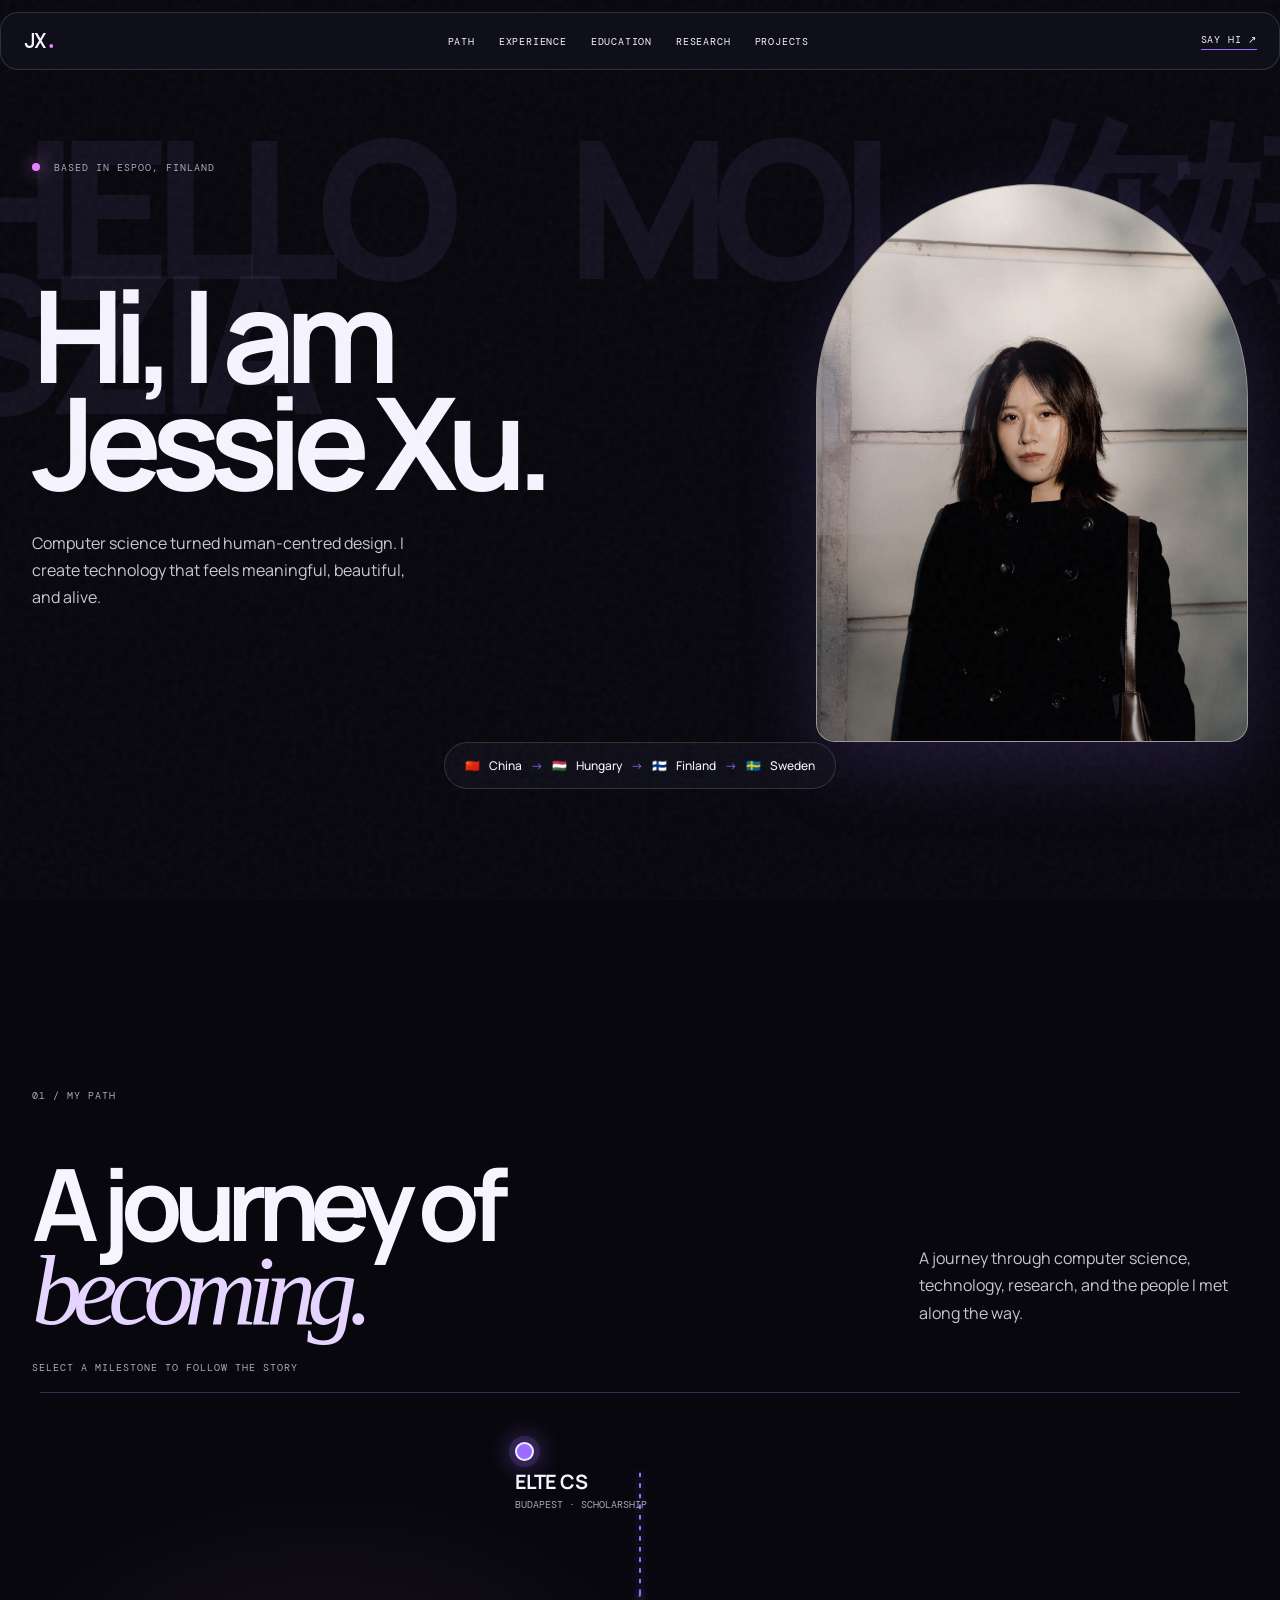
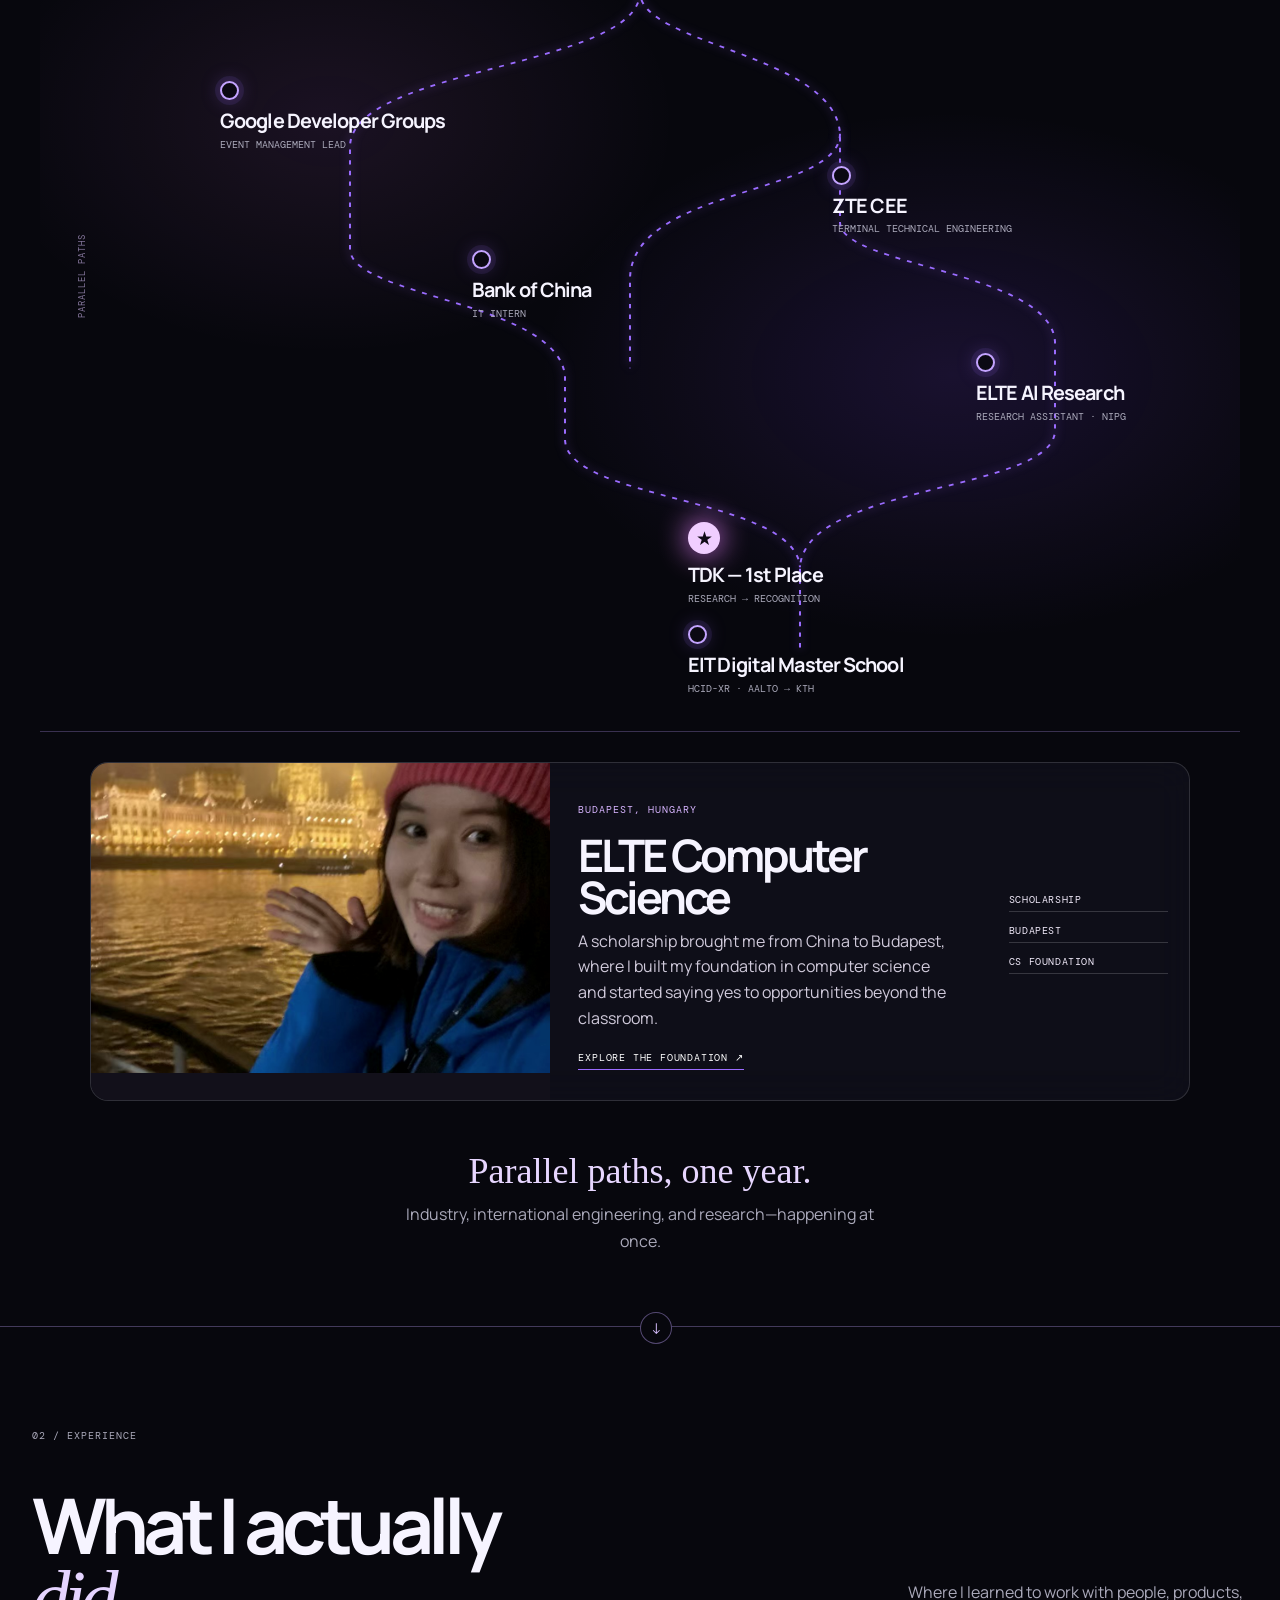
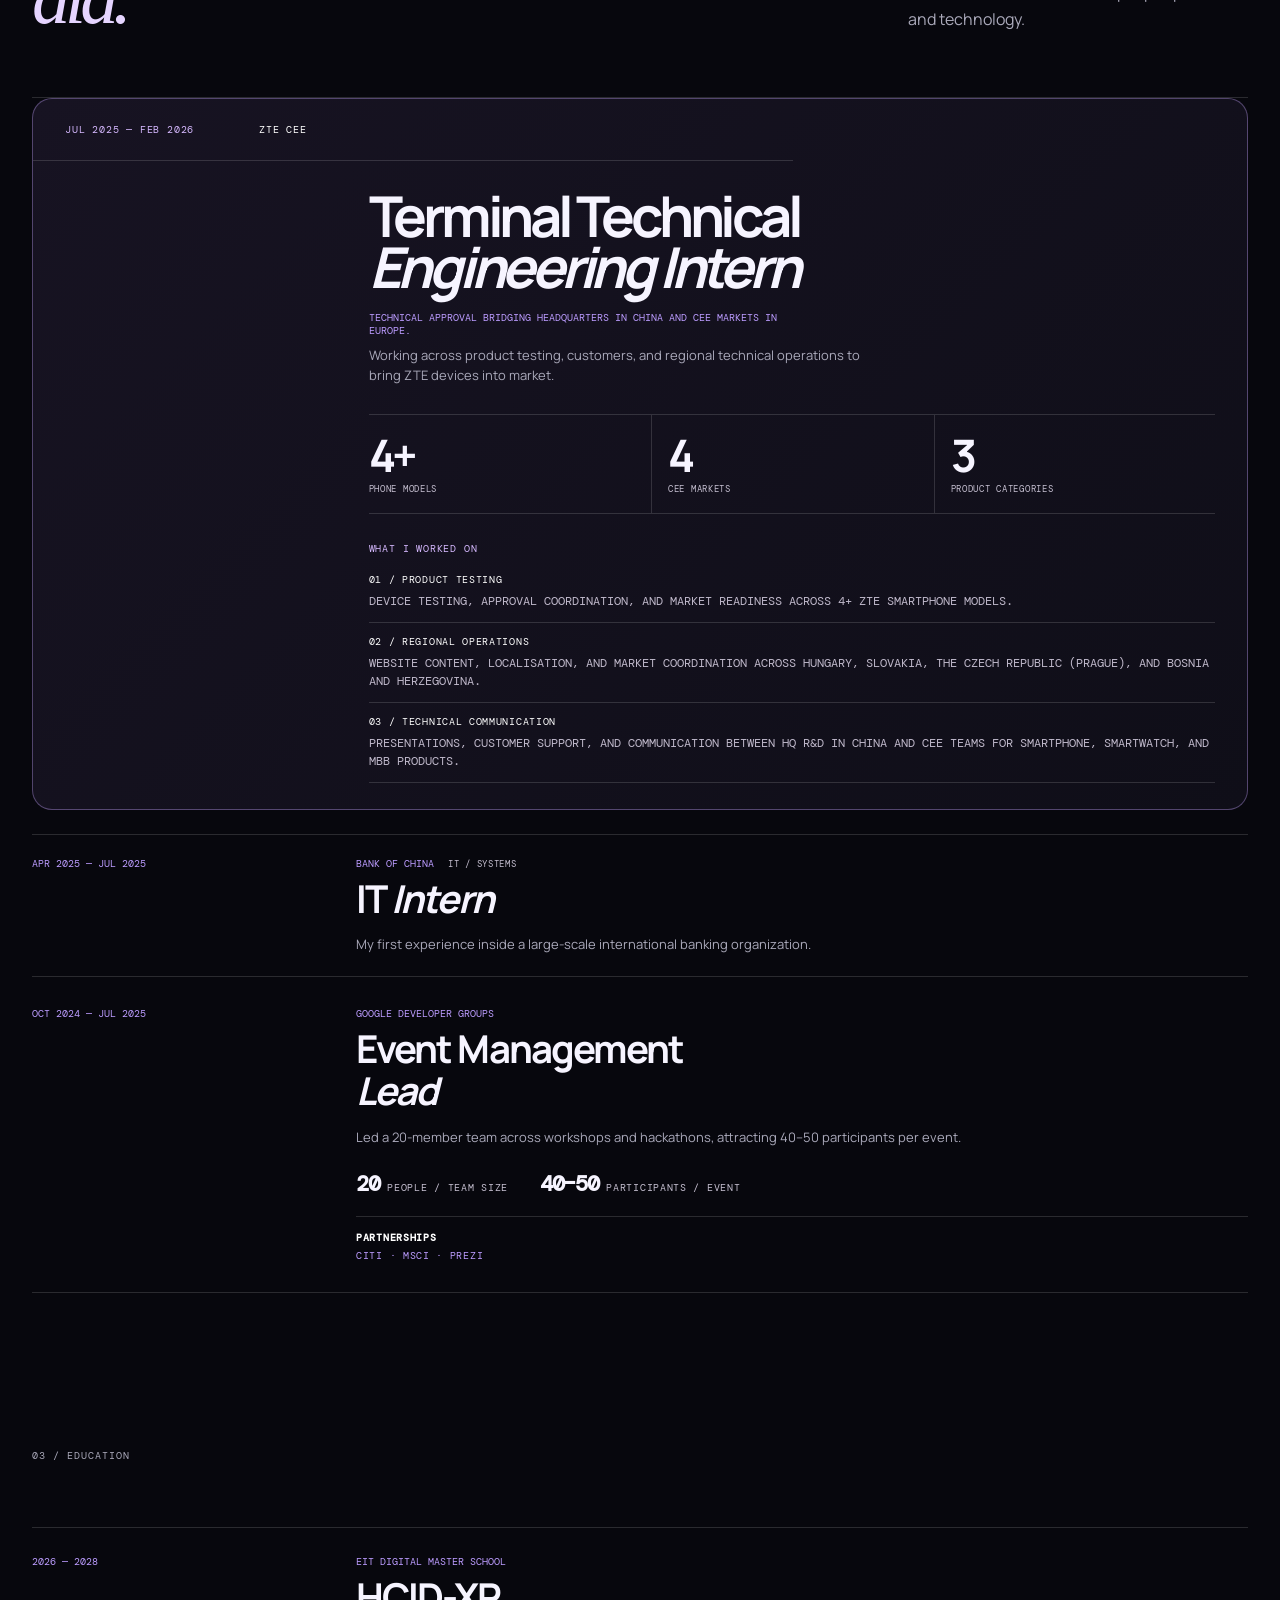
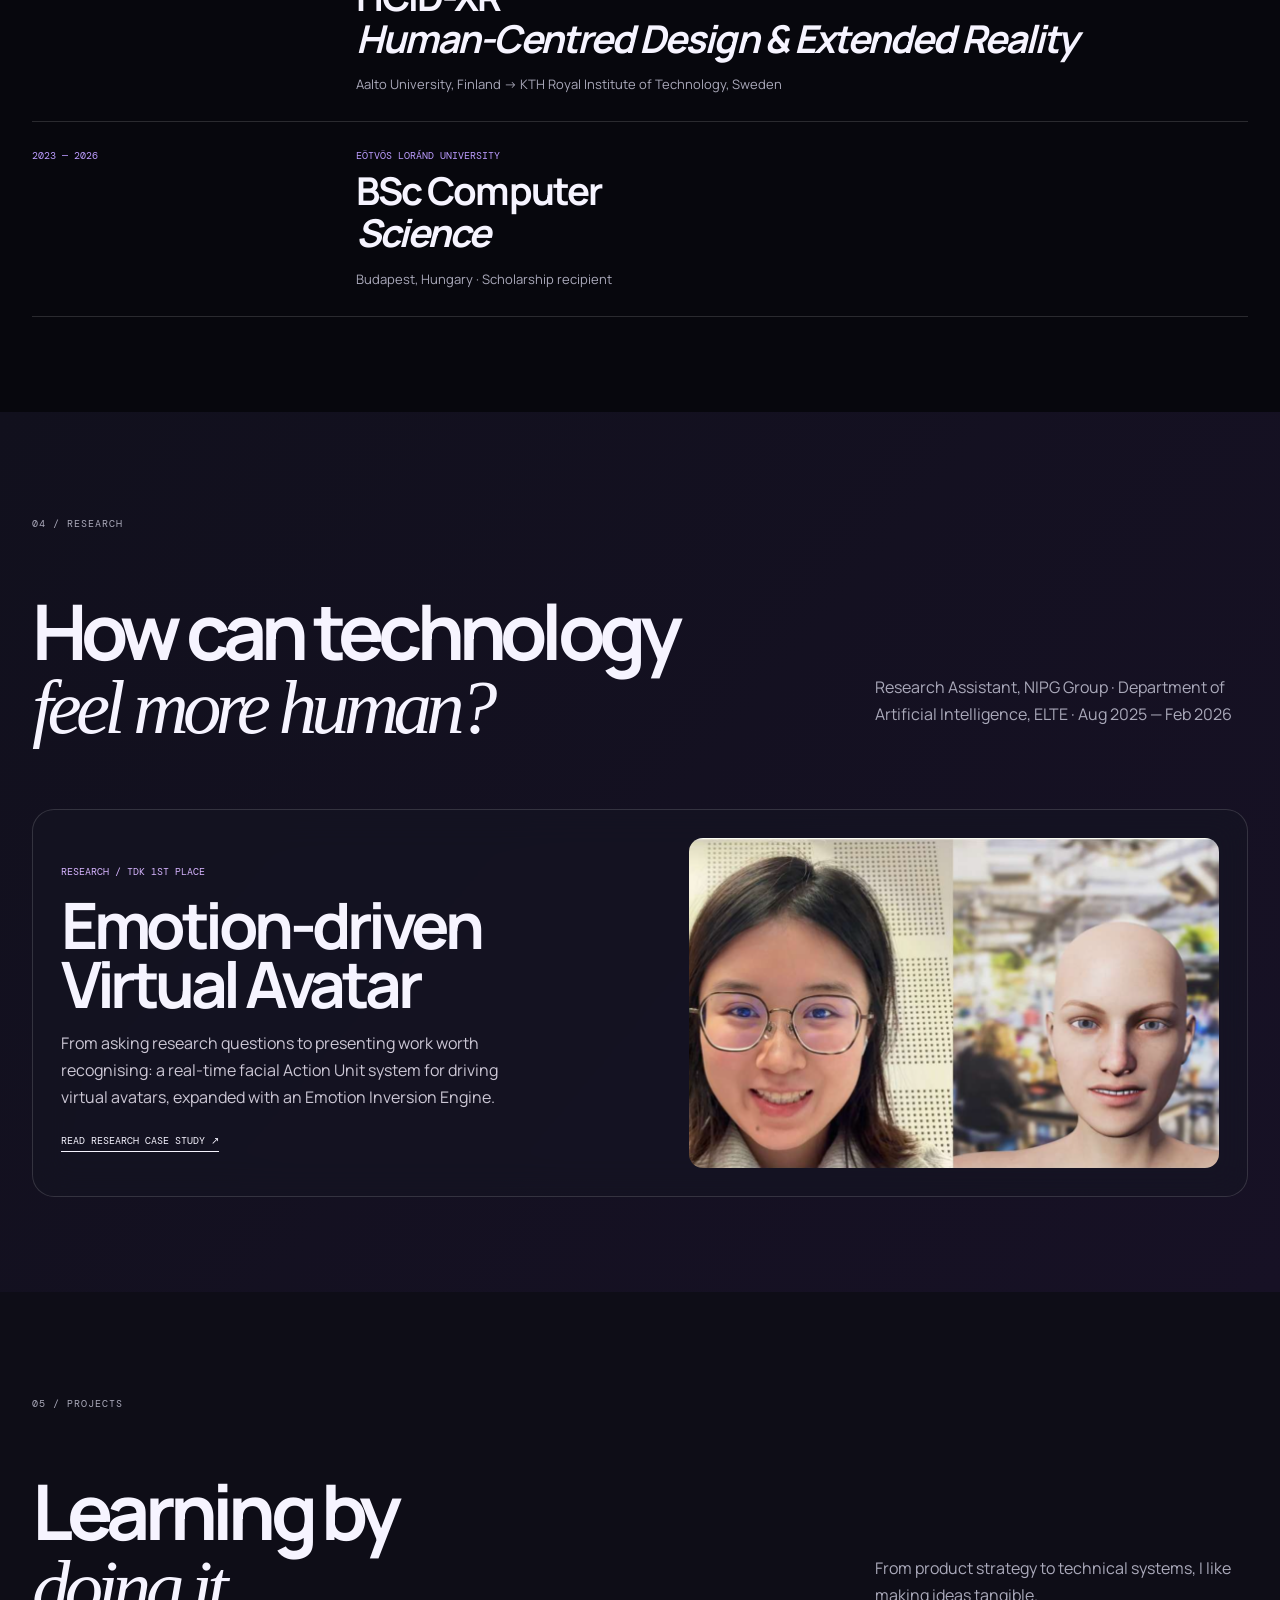
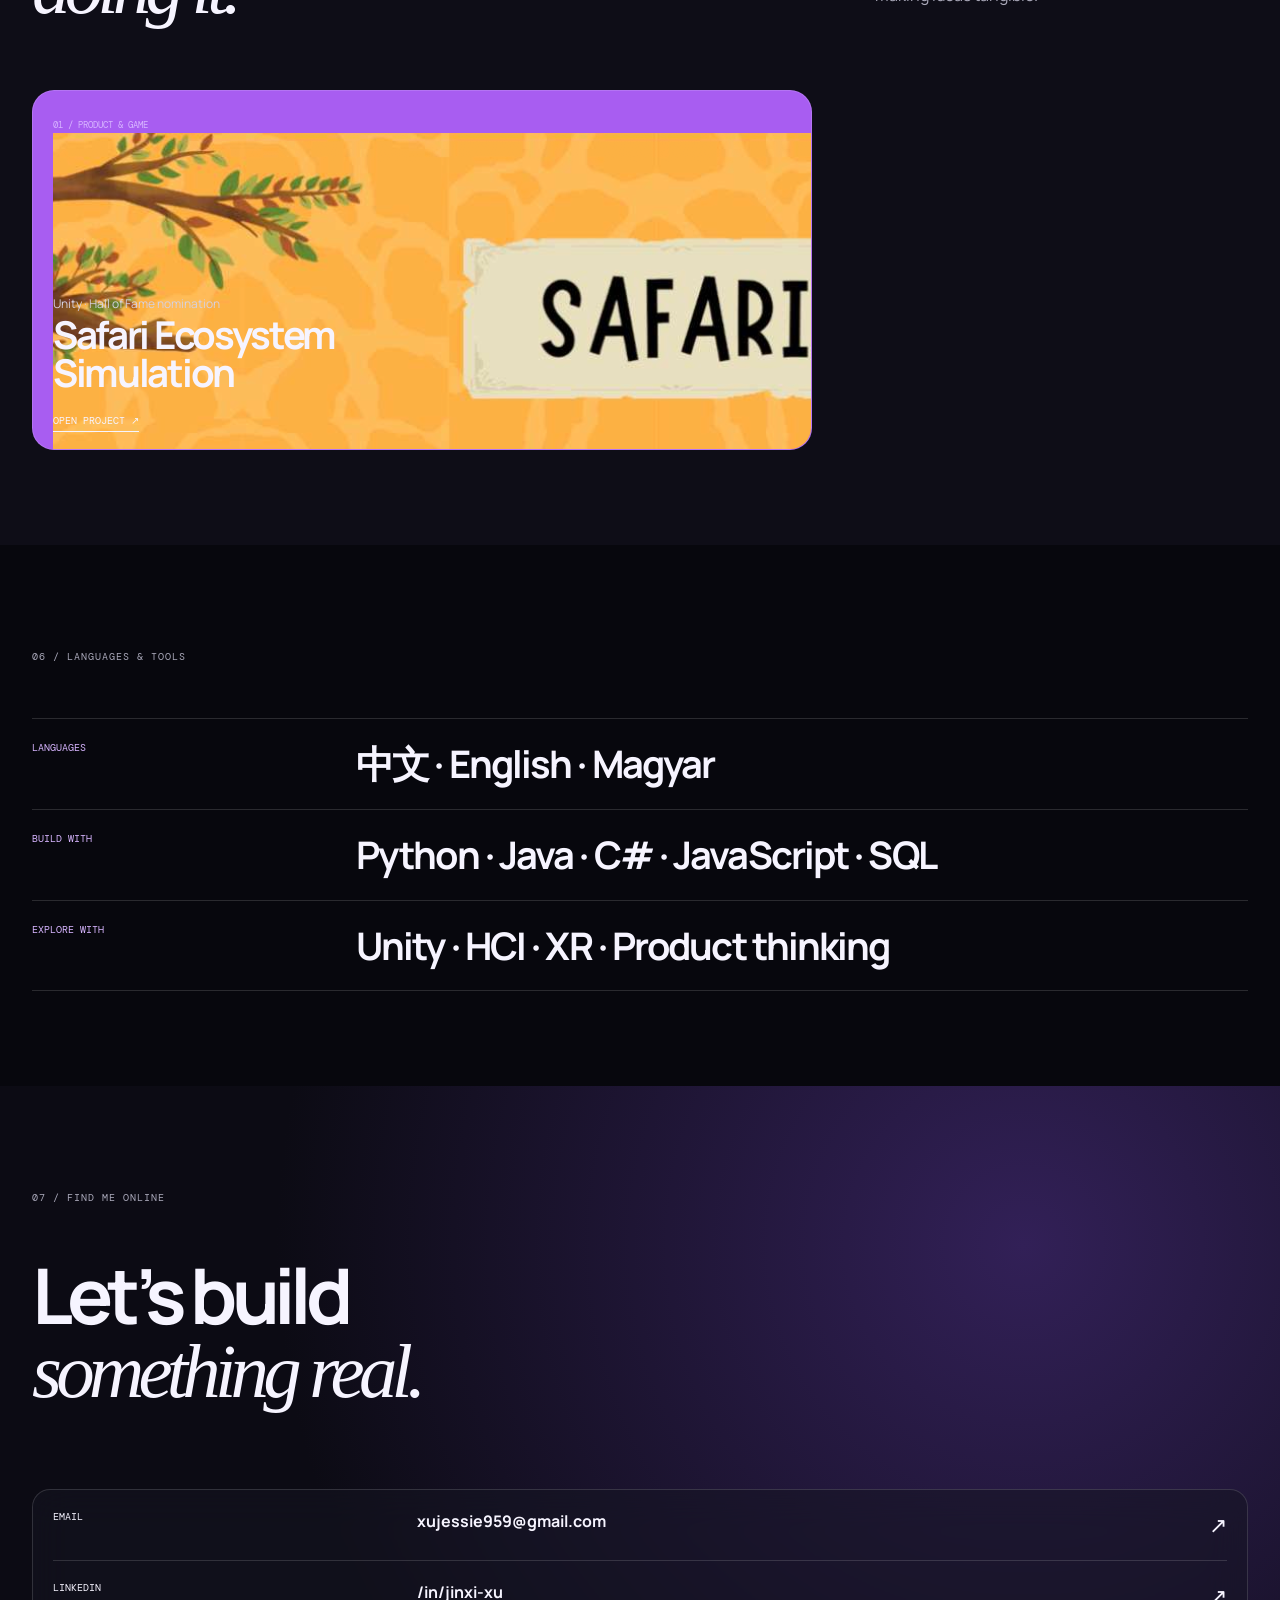
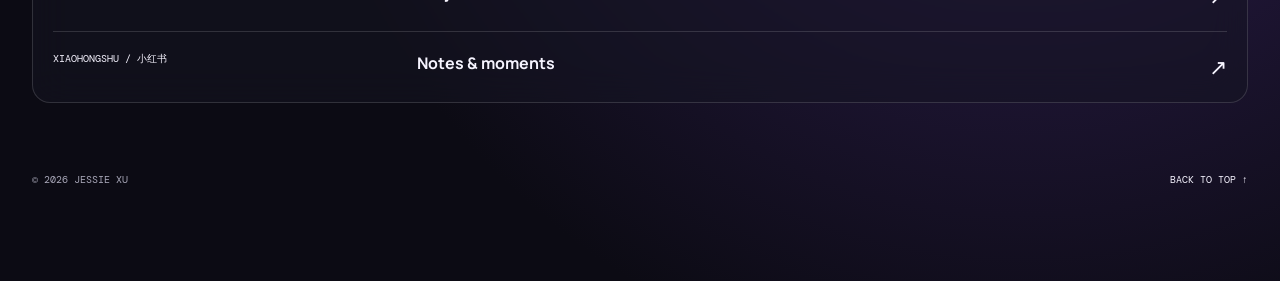
==== index.html @ 814e3994 "Update research case study page" ====
<!doctype html>
<html lang="en">
<head>
  <meta charset="UTF-8"/>
  <meta name="viewport" content="width=device-width,initial-scale=1.0"/>
  <meta name="description" content="Jessie Xu — technology, research, and human-centred design."/>
  <title>Jessie Xu — A journey of becoming</title>
  <link rel="preconnect" href="https://fonts.googleapis.com"/>
  <link rel="preconnect" href="https://fonts.gstatic.com" crossorigin/>
  <link href="https://fonts.googleapis.com/css2?family=DM+Mono:wght@400;500&family=Manrope:wght@400;500;600;700;800&display=swap" rel="stylesheet"/>
  <link rel="stylesheet" href="style.css"/>
  <link rel="stylesheet" href="v3.css"/>
</head>
<body>
  <div class="noise"></div><div class="progress"><span></span></div>
  <header class="nav glass"><a class="brand" href="#top">JX<span>.</span></a><nav><a href="#path">Path</a><a href="#work">Experience</a><a href="#education">Education</a><a href="#research">Research</a><a href="#projects">Projects</a></nav><a class="nav-mail" href="mailto:xujessie959@gmail.com">Say hi ↗</a></header>
  <main id="top">
    <section class="hero section">
      <div class="hello-bg parallax" data-speed=".08"><span>HELLO</span><span>MOI</span><span>你好</span><span>SZIA</span></div>
      <p class="eyebrow"><i></i> Based in Espoo, Finland</p>
      <div class="hero-grid"><div class="hero-copy"><h1>Hi, I am<br/><button class="glow-name">Jessie Xu.</button></h1><p>Computer science turned human-centred design. I create technology that feels meaningful, beautiful, and alive.</p></div><figure class="portrait-frame parallax" data-speed="-.05"><div class="light-beam"></div><img src="assets/jessie-portrait.jpg" alt="Portrait of Jessie Xu"/></figure></div>
      <div class="route glass"><span>🇨🇳</span><b>China</b><i>→</i><span>🇭🇺</span><b>Hungary</b><i>→</i><span>🇫🇮</span><b>Finland</b><i>→</i><span>🇸🇪</span><b>Sweden</b></div>
    </section>

    <section class="path-section section" id="path">
      <p class="section-label">01 / My path</p>
      <div class="path-intro"><h2>A journey of<br/><em>becoming.</em></h2><p>A journey through computer science, technology, research, and the people I met along the way.</p></div>
      <p class="path-instruction">Select a milestone to follow the story</p>
      <div class="journey-map" aria-label="Jessie Xu's journey from ELTE Computer Science to EIT Digital Master School">
        <svg class="journey-lines" viewBox="0 0 1200 1060" preserveAspectRatio="none" aria-hidden="true"><path d="M600 90 L600 225 C600 285 795 295 800 385 L800 485 C800 535 1010 540 1015 620 L1015 720 C1015 790 765 780 760 875 L760 970"/><path d="M600 225 C600 310 310 310 310 400 L310 515 C310 570 520 575 525 660 L525 730 C525 800 755 795 760 875"/><path d="M800 385 C800 455 590 445 590 550 L590 650"/></svg>
        <button class="path-event event-elte is-active" data-path="elte" aria-pressed="true"><span class="event-year">2023</span><i></i><strong>ELTE CS</strong><small>Budapest · Scholarship</small></button>
        <button class="path-event event-gdg" data-path="gdg" aria-pressed="false"><span class="event-year">2024</span><i></i><strong>Google Developer Groups</strong><small>Event Management Lead</small></button>
        <button class="path-event event-boc" data-path="boc" aria-pressed="false"><span class="event-year">2025</span><i></i><strong>Bank of China</strong><small>IT Intern</small></button>
        <button class="path-event event-zte" data-path="zte" aria-pressed="false"><span class="event-year">2025</span><i></i><strong>ZTE CEE</strong><small>Terminal Technical Engineering</small></button>
        <button class="path-event event-ai" data-path="ai" aria-pressed="false"><span class="event-year">2025</span><i></i><strong>ELTE AI Research</strong><small>Research Assistant · NIPG</small></button>
        <button class="path-event event-tdk" data-path="tdk" aria-pressed="false"><span class="event-year">2026</span><i>★</i><strong>TDK — 1st Place</strong><small>Research → Recognition</small></button>
        <button class="path-event event-eit" data-path="eit" aria-pressed="false"><span class="event-year">2026 — now</span><i></i><strong>EIT Digital Master School</strong><small>HCID-XR · Aalto → KTH</small></button>
      </div>
      <article class="path-story glass" aria-live="polite"><div class="story-media single"><img class="is-visible" data-story-media="elte" src="assets/path/elte-budapest.jpg" alt="Jessie in Budapest"/><img data-story-media="gdg" src="assets/path/gdg-team.jpg" alt="Google Developer Groups Event Management Team"/><img data-story-media="gdg" src="assets/path/gdg-community.jpg" alt="Google Developer Groups community"/><img data-story-media="boc" src="assets/path/boc.jpg" alt="Jessie at Bank of China"/><img data-story-media="zte" src="assets/path/zte.jpg" alt="Jessie and supervisor at ZTE Hungary"/><img data-story-media="ai" src="assets/path/ai-research.jpg" alt="Jessie presenting AI research"/><img data-story-media="tdk" src="assets/path/tdk.jpg" alt="TDK first-place research group"/><img data-story-media="eit" src="assets/path/eit.jpg" alt="Jessie at EIT Digital"/></div><div class="story-copy"><p class="story-kicker">Budapest, Hungary</p><h3>ELTE Computer Science</h3><p class="story-text">A scholarship brought me from China to Budapest, where I built my foundation in computer science and started saying yes to opportunities beyond the classroom.</p><a class="story-explore" href="#education">Explore the foundation ↗</a></div><div class="story-metrics"><span>Scholarship</span><span>Budapest</span><span>CS foundation</span></div></article>
      <div class="path-note"><span>Parallel paths, one year.</span><p>Industry, international engineering, and research—happening at once.</p></div>
    </section>

    <section class="work-only section section-bridge" id="work"><p class="section-label">02 / Experience</p><div class="section-intro"><h2>What I actually<br/><em>did.</em></h2><p>Where I learned to work with people, products, and technology.</p></div><div class="experience-list"><article class="experience-feature experience-feature--text"><div class="experience-meta"><span>Jul 2025 — Feb 2026</span><p>ZTE CEE</p></div><div class="experience-panel"><h3>Terminal Technical<br/><em>Engineering Intern</em></h3><p class="experience-lede">Technical approval bridging headquarters in China and CEE markets in Europe.</p><small>Working across product testing, customers, and regional technical operations to bring ZTE devices into market.</small><div class="experience-impact"><div><b>4+</b><span>phone models</span></div><div><b>4</b><span>CEE markets</span></div><div><b>3</b><span>product categories</span></div></div><div class="ownership"><span>What I worked on</span><div><p><b>01 / Product testing</b>Device testing, approval coordination, and market readiness across 4+ ZTE smartphone models.</p><p><b>02 / Regional operations</b>Website content, localisation, and market coordination across Hungary, Slovakia, the Czech Republic (Prague), and Bosnia and Herzegovina.</p><p><b>03 / Technical communication</b>Presentations, customer support, and communication between HQ R&amp;D in China and CEE teams for smartphone, smartwatch, and MBB products.</p></div></div></div></article><article class="experience-row experience-row--compact"><span>Apr 2025 — Jul 2025</span><div><p>Bank of China <i>IT / Systems</i></p><h3>IT <em>Intern</em></h3><small>My first experience inside a large-scale international banking organization.</small></div></article><article class="experience-row experience-row--gdg"><span>Oct 2024 — Jul 2025</span><div><p>Google Developer Groups</p><h3>Event Management<br/><em>Lead</em></h3><small>Led a 20-member team across workshops and hackathons, attracting 40–50 participants per event.</small><div class="experience-highlights"><div><b>20</b><span>people / team size</span></div><div><b>40–50</b><span>participants / event</span></div></div><p class="partnerships"><b>Partnerships</b> Citi · MSCI · Prezi</p></div></article></div></section>

    <section class="education-only section" id="education"><p class="section-label">03 / Education</p><div class="experience-list"><article><span>2026 — 2028</span><div><p>EIT Digital Master School</p><h3>HCID-XR<br/><em>Human-Centred Design & Extended Reality</em></h3><small>Aalto University, Finland → KTH Royal Institute of Technology, Sweden</small></div></article><article><span>2023 — 2026</span><div><p>Eötvös Loránd University</p><h3>BSc Computer<br/><em>Science</em></h3><small>Budapest, Hungary · Scholarship recipient</small></div></article></div></section>

    <section class="research-section section" id="research"><p class="section-label">04 / Research</p><div class="project-heading"><h2>How can technology<br/><em>feel more human?</em></h2><p>Research Assistant, NIPG Group · Department of Artificial Intelligence, ELTE · Aug 2025 — Feb 2026</p></div><a class="research-feature glass" href="avatar-project.html"><div><span>Research / TDK 1st Place</span><h3>Emotion-driven<br/>Virtual Avatar</h3><p>From asking research questions to presenting work worth recognising: a real-time facial Action Unit system for driving virtual avatars, expanded with an Emotion Inversion Engine.</p><b>Read research case study ↗</b></div><figure><img src="assets/avatar-cover-jessie.png" alt="Jessie and an emotion-driven virtual avatar"/></figure></a></section>

    <section class="projects section" id="projects"><p class="section-label">05 / Projects</p><div class="project-heading"><h2>Learning by<br/><em>doing it.</em></h2><p>From product strategy to technical systems, I like making ideas tangible.</p></div><div class="project-bento"><a class="bento-card safari-card cover-card" href="safari-project.html"><span>01 / Product & Game</span><img src="assets/safari-cover-jessie.png" alt="Safari game start screen"/><div><p>Unity · Hall of Fame nomination</p><h3>Safari Ecosystem<br/>Simulation</h3><b>Open project ↗</b></div></a></div></section>
    <section class="languages section"><p class="section-label">06 / Languages & tools</p><div class="language-grid"><div><span>Languages</span><h3>中文 · English · Magyar</h3></div><div><span>Build with</span><h3>Python · Java · C# · JavaScript · SQL</h3></div><div><span>Explore with</span><h3>Unity · HCI · XR · Product thinking</h3></div></div></section>
    <section class="connect section" id="connect"><p class="section-label">07 / Find me online</p><h2>Let’s build<br/><em>something real.</em></h2><div class="socials glass"><a href="mailto:xujessie959@gmail.com"><span>Email</span><b>xujessie959@gmail.com</b><i>↗</i></a><a href="https://www.linkedin.com/in/jinxi-xu/" target="_blank" rel="noreferrer"><span>LinkedIn</span><b>/in/jinxi-xu</b><i>↗</i></a><a href="https://www.xiaohongshu.com/user/profile/619f43a80000000010006d61" target="_blank" rel="noreferrer"><span>Xiaohongshu / 小红书</span><b>Notes & moments</b><i>↗</i></a></div><footer><span>© 2026 Jessie Xu</span><a href="#top">Back to top ↑</a></footer></section>
  </main>
  <script src="script.js"></script>
</body>
</html>
---- style.css ----
:root{--bg:#07070d;--paper:#f4f1ed;--ink:#f6f4ff;--muted:#aaa9ba;--purple:#9b6cff;--pink:#e780ff;--line:rgba(255,255,255,.14)}*{box-sizing:border-box}html{scroll-behavior:smooth}body{margin:0;background:var(--bg);color:var(--ink);font-family:Manrope,Arial,sans-serif;overflow-x:hidden}.noise{position:fixed;inset:0;opacity:.04;pointer-events:none;background-image:url("data:image/svg+xml,%3Csvg viewBox='0 0 180 180' xmlns='http://www.w3.org/2000/svg'%3E%3Cfilter id='n'%3E%3CfeTurbulence type='fractalNoise' baseFrequency='.8' numOctaves='4'/%3E%3C/filter%3E%3Crect width='100%25' height='100%25' filter='url(%23n)'/%3E%3C/svg%3E");z-index:5}.progress{height:2px;position:fixed;z-index:20;inset:0 0 auto}.progress span{display:block;height:100%;background:linear-gradient(90deg,var(--purple),var(--pink));box-shadow:0 0 15px var(--pink)}.nav{position:sticky;top:12px;z-index:10;max-width:1280px;margin:12px auto 0;padding:14px 22px;display:flex;align-items:center;justify-content:space-between;border-radius:18px}.glass{background:rgba(22,21,35,.53);border:1px solid var(--line);backdrop-filter:blur(18px)}.brand{font:500 21px 'DM Mono',monospace;letter-spacing:-2px;text-decoration:none;color:var(--ink)}.brand span{color:var(--pink)}nav{display:flex;gap:24px}nav a,.nav-mail{font:10px 'DM Mono',monospace;letter-spacing:.08em;text-transform:uppercase;text-decoration:none;color:var(--ink)}.nav-mail{border-bottom:1px solid var(--purple);padding-bottom:3px}.section{max-width:1280px;margin:auto;padding:145px 32px}.hero{min-height:calc(100vh - 86px);position:relative;padding-top:9vh;display:flex;flex-direction:column;overflow:hidden}.hello-bg{position:absolute;inset:8% -5% auto;font-size:clamp(80px,15vw,230px);font-weight:800;letter-spacing:-.1em;line-height:.7;color:rgba(174,141,255,.075);display:flex;justify-content:space-between;flex-wrap:wrap;pointer-events:none}.eyebrow,.section-label{font:10px 'DM Mono',monospace;letter-spacing:.1em;text-transform:uppercase;color:var(--muted);position:relative}.eyebrow i{width:8px;height:8px;background:var(--pink);box-shadow:0 0 18px var(--pink);border-radius:50%;display:inline-block;margin-right:7px}.hero-grid{display:grid;grid-template-columns:1.25fr .75fr;gap:5vw;align-items:center;flex:1;position:relative}.hero h1{font-size:clamp(64px,10vw,148px);line-height:.84;letter-spacing:-.085em;margin:0}.hero h1 em,.manifesto h2 em,.project-heading em,.connect h2 em,.experience h3 em{font-family:Georgia,serif;font-weight:400}.glow-name{border:0;background:none;padding:0;color:var(--ink);font:inherit;letter-spacing:inherit;line-height:inherit;cursor:default;transition:.4s}.glow-name:hover{color:#fff;text-shadow:0 0 10px #fff,0 0 28px var(--purple),0 0 70px var(--pink);transform:scale(1.015)}.hero-copy>p{max-width:375px;margin:34px 0;font-size:16px;line-height:1.7;color:#cbc8d8}.portrait-frame{height:min(62vh,660px);margin:0;border-radius:280px 280px 24px 24px;overflow:hidden;position:relative;background:#86837e;border:1px solid rgba(255,255,255,.18);box-shadow:0 20px 80px rgba(155,108,255,.18)}.portrait-frame img{width:100%;height:100%;object-fit:cover;object-position:51% 47%;filter:saturate(.72) contrast(1.08)}.portrait-frame:after{content:'';position:absolute;inset:0;background:linear-gradient(180deg,transparent,rgba(5,4,10,.35))}.light-beam{position:absolute;z-index:1;top:-5%;left:-22%;width:110%;height:68%;background:linear-gradient(135deg,rgba(253,238,208,.86),rgba(220,184,255,.16) 48%,transparent 68%);mix-blend-mode:screen}.route{align-self:center;display:flex;gap:9px;align-items:center;padding:14px 20px;border-radius:999px;font-size:12px;position:relative}.route b{font-weight:500}.route i{color:var(--purple);font-style:normal}.hero-bottom{display:flex;justify-content:space-between;margin-top:35px;font:10px 'DM Mono',monospace;text-transform:uppercase;color:var(--muted)}.manifesto{background:linear-gradient(120deg,#121021,#0c0b14 58%,#171226);max-width:none;padding-left:max(32px,calc((100% - 1280px)/2 + 32px));padding-right:max(32px,calc((100% - 1280px)/2 + 32px))}.manifesto-layout{display:grid;grid-template-columns:1fr 1fr;gap:10%;margin-top:70px}.manifesto h2,.project-heading h2,.connect h2{font-size:clamp(45px,6vw,90px);line-height:.95;letter-spacing:-.075em;margin:0}.manifesto mark{background:linear-gradient(100deg,var(--purple),var(--pink));color:white;padding:0 .08em}.manifesto-layout p{font-size:16px;line-height:1.75;color:#d2cedf;margin:0 0 25px}.manifesto .accent-copy{color:white;font-size:20px;line-height:1.5}.timeline-section{padding-bottom:100px}.timeline-hint{text-align:right;font:10px 'DM Mono',monospace;text-transform:uppercase;color:var(--muted)}.s-timeline{height:760px;max-width:900px;margin:35px auto;position:relative}.s-timeline svg{position:absolute;inset:0;width:100%;height:100%;overflow:visible}.s-timeline path{fill:none;stroke:var(--purple);stroke-width:.7;stroke-dasharray:2 2;filter:drop-shadow(0 0 4px var(--purple))}.timeline-stop{position:absolute;width:0;height:0}.timeline-stop button{width:50px;height:50px;border-radius:50%;border:1px solid var(--purple);background:#171323;color:white;font:10px 'DM Mono',monospace;cursor:pointer;position:absolute;transform:translate(-50%,-50%);transition:.25s;box-shadow:0 0 20px rgba(155,108,255,.25)}.timeline-stop button:hover,.timeline-stop.is-open button{background:var(--purple);transform:translate(-50%,-50%) scale(1.17);box-shadow:0 0 32px var(--purple)}.stop-card{position:absolute;width:240px;padding:17px;border-radius:14px;background:rgba(30,25,47,.9);border:1px solid rgba(204,177,255,.42);backdrop-filter:blur(14px);opacity:0;pointer-events:none;transform:translateY(8px);transition:.22s}.timeline-stop:hover .stop-card,.timeline-stop.is-open .stop-card{opacity:1;transform:none;pointer-events:auto}.stop-card p,.bento-card>span{font:9px 'DM Mono',monospace;text-transform:uppercase;color:#d7b5ff;margin:0 0 7px}.stop-card h3{font-size:17px;margin:0 0 7px}.stop-card span{font-size:12px;line-height:1.5;color:#c8c4d1}.stop-a{top:0;left:50%}.stop-b{top:20%;left:27%}.stop-c{top:40%;left:67%}.stop-d{top:60%;left:35%}.stop-e{top:78%;left:72%}.stop-f{top:100%;left:50%}.stop-a .stop-card,.stop-c .stop-card,.stop-e .stop-card{left:34px;top:-20px}.stop-b .stop-card,.stop-d .stop-card,.stop-f .stop-card{right:34px;top:-20px}.projects{max-width:none;background:#0e0d17;padding-left:max(32px,calc((100% - 1280px)/2 + 32px));padding-right:max(32px,calc((100% - 1280px)/2 + 32px))}.project-heading{display:grid;grid-template-columns:1fr .5fr;gap:8%;align-items:end;margin:65px 0}.project-heading p{color:var(--muted);line-height:1.7}.bento{display:grid;grid-template-columns:1.15fr .85fr;grid-template-rows:330px 245px;gap:16px}.bento-card{border:1px solid var(--line);border-radius:22px;padding:20px;overflow:hidden;position:relative;color:inherit;text-decoration:none;transition:.35s}.bento-card:hover{transform:translateY(-7px);border-color:rgba(207,172,255,.8);box-shadow:0 15px 50px rgba(139,78,255,.2)}.bento-card h3{font-size:clamp(24px,3vw,39px);line-height:1;letter-spacing:-.06em;margin:4px 0 15px}.bento-card p{font-size:12px;color:#d6d0df;margin:0}.bento-card b{font:10px 'DM Mono',monospace;text-transform:uppercase;border-bottom:1px solid;padding-bottom:4px}.avatar-card{background:linear-gradient(135deg,#352163,#151025)}.bento-symbol{position:absolute;right:7%;top:5%;font:220px/1 Georgia,serif;color:#c7a2ff;opacity:.7;transform:rotate(-16deg)}.avatar-card>div:last-child,.safari-card>div:last-child,.research-card>div:last-child{position:absolute;left:20px;bottom:20px;z-index:2}.safari-card{background:#a85df1}.bento-sun{position:absolute;width:150px;height:150px;border-radius:50%;right:18%;top:13%;background:#ffcf62}.bento-hill{position:absolute;width:120%;height:75%;bottom:-55%;left:-15%;background:#144a53;border-radius:50% 50% 0 0}.research-card{background:#131d2a}.research-card svg{width:74%;position:absolute;right:5%;top:20%;overflow:visible}.research-card path{stroke:#c995ff;fill:none;stroke-width:3}.skill-card{background:linear-gradient(135deg,#20202a,#15151c)}.skill-card>p{font-size:19px;line-height:1.45;color:white;margin-top:30px}.skill-card i{position:absolute;right:20px;bottom:15px;font-size:40px;color:var(--pink);animation:pulse 2.5s infinite}@keyframes pulse{50%{filter:drop-shadow(0 0 16px var(--pink));opacity:.5}}.experience{padding-top:150px}.experience-list{margin-top:65px;border-top:1px solid var(--line)}.experience-list article{display:grid;grid-template-columns:25% 1fr;gap:20px;padding:27px 0;border-bottom:1px solid var(--line)}.experience-list>article>span,.experience-list p{font:10px 'DM Mono',monospace;text-transform:uppercase;color:#bc9cff;margin:0 0 8px}.experience-list h3{font-size:clamp(23px,3vw,39px);letter-spacing:-.05em;line-height:1.1;margin:0 0 12px}.experience-list small{font-size:13px;color:var(--muted)}.connect{max-width:none;background:radial-gradient(circle at 80% 20%,#322057,#0c0b14 62%);padding-left:max(32px,calc((100% - 1280px)/2 + 32px));padding-right:max(32px,calc((100% - 1280px)/2 + 32px))}.connect h2{margin:55px 0 80px}.socials{border-radius:18px;padding:0 20px}.socials a{display:grid;grid-template-columns:30% 1fr auto;gap:12px;padding:20px 0;color:var(--ink);text-decoration:none;border-bottom:1px solid var(--line);transition:.25s}.socials a:last-child{border:0}.socials a:hover{padding-left:10px;color:#e0c3ff}.socials span,footer{font:10px 'DM Mono',monospace;text-transform:uppercase}.socials i{font-style:normal;font-size:22px}footer{display:flex;justify-content:space-between;padding-top:70px;color:var(--muted)}footer a{color:var(--ink);text-decoration:none}@media(max-width:700px){.nav{margin:8px 12px;padding:13px 15px}.nav nav{display:none}.section{padding:95px 20px}.hero{min-height:auto;padding-top:8vh}.hero-grid,.manifesto-layout,.project-heading{grid-template-columns:1fr;gap:30px}.hero h1{font-size:18vw}.portrait-frame{height:430px}.route{flex-wrap:wrap;justify-content:center;gap:7px;padding:12px}.manifesto{padding:90px 20px}.s-timeline{height:700px}.stop-card{width:195px}.stop-a .stop-card,.stop-c .stop-card,.stop-e .stop-card{left:22px}.stop-b .stop-card,.stop-d .stop-card,.stop-f .stop-card{right:22px}.bento{grid-template-columns:1fr;grid-template-rows:290px 280px 230px 230px}.experience-list article{grid-template-columns:1fr;gap:8px}.socials a{grid-template-columns:1fr auto}.socials b{grid-column:1}.socials i{grid-column:2;grid-row:1/3}.connect{padding:95px 20px}.hello-bg{font-size:22vw}.project-heading{margin:45px 0}.timeline-hint{text-align:left}}
---- v3.css ----
body{background:#07070d}.research-section{max-width:none;background:linear-gradient(130deg,#11101d,#171125);padding-left:max(32px,calc((100% - 1280px)/2 + 32px));padding-right:max(32px,calc((100% - 1280px)/2 + 32px))}.research-feature{display:grid;grid-template-columns:1fr .9fr;gap:40px;align-items:center;max-width:100%;padding:28px;border-radius:22px;color:inherit;text-decoration:none;overflow:hidden;transition:.3s}.research-feature:hover{transform:translateY(-6px);border-color:#bd9cff;box-shadow:0 15px 55px rgba(155,108,255,.22)}.research-feature span,.language-grid span{font:10px 'DM Mono',monospace;text-transform:uppercase;color:#d7b5ff}.research-feature h3{font-size:clamp(34px,5vw,70px);line-height:.92;letter-spacing:-.07em;margin:16px 0}.research-feature p{max-width:460px;line-height:1.7;color:#ccc7d5}.research-feature b{font:10px 'DM Mono',monospace;text-transform:uppercase;border-bottom:1px solid;padding-bottom:4px}.research-feature figure{height:330px;margin:0;border-radius:14px;overflow:hidden}.research-feature img{width:100%;height:100%;object-fit:cover;object-position:center}.project-bento{display:grid;grid-template-columns:1.3fr .7fr;gap:16px}.project-bento .bento-card{height:360px}.community-card{background:linear-gradient(135deg,#20202a,#15151c)}.community-card>p{font-size:22px;line-height:1.55;color:white;margin-top:34px}.community-card i{position:absolute;right:24px;bottom:16px;color:#e780ff;font-size:42px;animation:pulse 2.5s infinite}.languages{padding-top:105px;padding-bottom:120px}.language-grid{margin-top:55px;border-top:1px solid var(--line)}.language-grid>div{border-bottom:1px solid var(--line);padding:22px 0;display:grid;grid-template-columns:25% 1fr;gap:20px}.language-grid h3{font-size:clamp(21px,3vw,38px);line-height:1.2;letter-spacing:-.05em;margin:0}.route{z-index:2}.s-timeline:after{content:'✦';display:grid;place-items:center;position:absolute;width:28px;height:28px;margin:-14px;border-radius:50%;left:var(--runner-x,50%);top:var(--runner-y,0%);background:#e780ff;color:#080710;box-shadow:0 0 20px #e780ff;transition:left .9s cubic-bezier(.3,.8,.3,1),top .9s cubic-bezier(.3,.8,.3,1);pointer-events:none;z-index:4}.s-timeline.runner-off:after{opacity:0}@media(max-width:700px){.research-section{padding-left:20px;padding-right:20px}.research-feature{grid-template-columns:1fr;padding:18px}.research-feature figure{height:205px}.project-bento{grid-template-columns:1fr}.project-bento .bento-card{height:280px}.language-grid>div{grid-template-columns:1fr;gap:10px}.languages{padding-top:80px}.route{font-size:10px}.route b{font-size:10px}}
 .case-hero.avatar{display:block}.case-gallery{display:grid;grid-template-columns:1fr 1fr;gap:15px;max-width:1100px;margin:0 auto;padding:0 42px 110px}.case-gallery img{width:100%;border-radius:15px;border:1px solid var(--line)}.case-gallery .wide{grid-column:span 2}@media(max-width:700px){.case-gallery{grid-template-columns:1fr;padding:0 20px 75px}.case-gallery .wide{grid-column:auto}}

/* My Path — an intentionally branching, non-linear story rather than a CV list. */
.path-section{padding-bottom:132px;overflow:hidden}.path-intro{display:grid;grid-template-columns:1fr .43fr;gap:10%;align-items:end;margin:60px 0 28px}.path-intro h2{font-size:clamp(54px,7.8vw,116px);line-height:.83;letter-spacing:-.09em;margin:0}.path-intro h2 em{font-family:Georgia,serif;font-weight:400;color:#e5d4ff}.path-intro p{max-width:360px;margin:0 0 6px;color:#c9c4d2;line-height:1.7}.path-instruction{font:10px 'DM Mono',monospace;text-transform:uppercase;letter-spacing:.1em;color:var(--muted);margin:0 0 18px}.journey-map{height:940px;max-width:1200px;margin:0 auto;position:relative;border-top:1px solid rgba(188,156,255,.28);border-bottom:1px solid rgba(188,156,255,.28);background:radial-gradient(ellipse at 76% 62%,rgba(137,78,255,.14),transparent 32%),radial-gradient(ellipse at 24% 35%,rgba(231,128,255,.09),transparent 27%)}.journey-map:before{content:'2025 — THE YEAR EVERYTHING ACCELERATED';position:absolute;left:3%;top:47%;font:9px 'DM Mono',monospace;letter-spacing:.11em;color:rgba(220,197,255,.58);writing-mode:vertical-rl;transform:rotate(180deg)}.journey-lines{position:absolute;inset:0;width:100%;height:100%;overflow:visible}.journey-lines path{fill:none;stroke:#9b6cff;stroke-width:2;stroke-dasharray:5 7;filter:drop-shadow(0 0 5px rgba(155,108,255,.8))}.path-event{position:absolute;width:min(250px,25vw);text-align:left;border:0;background:none;padding:0;color:var(--ink);cursor:pointer;font-family:inherit;z-index:1;transition:transform .3s ease}.path-event:hover,.path-event.is-active{transform:translateY(-5px)}.path-event i{display:grid;place-items:center;width:19px;height:19px;border:2px solid #c4a4ff;border-radius:50%;background:#0b0913;box-shadow:0 0 0 5px rgba(155,108,255,.1),0 0 19px rgba(155,108,255,.36);font-size:13px;font-style:normal;margin:7px 0 10px;transition:.3s}.path-event:hover i,.path-event.is-active i{background:var(--purple);border-color:#f1eaff;box-shadow:0 0 0 6px rgba(155,108,255,.16),0 0 28px var(--purple)}.event-year{display:block;font:10px 'DM Mono',monospace;letter-spacing:.1em;color:#caaeff;text-transform:uppercase}.path-event strong,.path-event small{display:block}.path-event strong{font-size:clamp(15px,1.55vw,20px);letter-spacing:-.045em;line-height:1.15}.path-event small{font:10px 'DM Mono',monospace;color:var(--muted);line-height:1.45;margin-top:5px;text-transform:uppercase}.event-elte{left:50%;top:5%;transform:translateX(-50%)}.event-elte:hover,.event-elte.is-active{transform:translateX(-50%) translateY(-5px)}.event-gdg{left:15%;top:30%}.event-boc{left:36%;top:48%}.event-zte{left:66%;top:39%}.event-ai{left:78%;top:59%}.event-tdk{left:54%;top:77%}.event-tdk i{width:32px;height:32px;border:0;background:#f0ceff;color:#100b16;box-shadow:0 0 30px #e780ff;font-size:19px}.event-eit{left:54%;top:88%}.path-story{max-width:1100px;margin:30px auto 0;border-radius:18px;padding:24px 28px;display:grid;grid-template-columns:.25fr 1fr .62fr;gap:24px;align-items:center;min-height:145px}.story-count,.story-kicker{font:10px 'DM Mono',monospace;letter-spacing:.1em;color:#d7b5ff;text-transform:uppercase}.story-copy h3{font-size:clamp(26px,3.5vw,48px);letter-spacing:-.07em;line-height:.95;margin:7px 0 10px}.story-text{color:#d0cadb;line-height:1.6;margin:0;max-width:640px}.story-metrics{align-self:stretch;display:flex;flex-direction:column;justify-content:center;gap:7px}.story-metrics span{font:10px 'DM Mono',monospace;letter-spacing:.06em;text-transform:uppercase;border-bottom:1px solid rgba(255,255,255,.17);padding:5px 0;color:#f2ebfb}.path-note{max-width:700px;margin:52px auto 0;text-align:center}.path-note span{font:clamp(22px,3vw,36px)/1 Georgia,serif;color:#e7d6ff}.path-note p{color:var(--muted);max-width:500px;margin:12px auto 0;line-height:1.65}
@media(max-width:700px){.path-section{padding-bottom:85px}.path-intro{grid-template-columns:1fr;gap:22px;margin-top:38px}.path-intro h2{font-size:17vw}.path-instruction{margin-top:28px}.journey-map{height:auto;display:grid;gap:0;padding:19px 0 10px;background:linear-gradient(90deg,rgba(155,108,255,.18),transparent 42%);border-bottom:0}.journey-map:before{content:'';left:19px;top:18px;bottom:10px;width:1px;height:auto;background:linear-gradient(var(--purple),rgba(155,108,255,.22));writing-mode:initial;transform:none}.journey-lines{display:none}.path-event{position:relative;left:auto!important;top:auto!important;width:auto;margin:0 0 0 36px;padding:12px 0 15px 22px;transform:none!important;border-left:1px solid rgba(179,142,255,.48)}.path-event:hover,.path-event.is-active{transform:none!important}.path-event i{position:absolute;left:-11px;top:17px;margin:0}.event-tdk i{left:-17px;top:12px}.path-story{grid-template-columns:1fr;gap:9px;padding:21px;margin-top:22px}.story-count{display:none}.story-metrics{display:flex;flex-direction:row;justify-content:flex-start;flex-wrap:wrap;margin-top:8px}.story-metrics span{border:1px solid rgba(255,255,255,.17);border-radius:20px;padding:6px 9px}.path-note{margin-top:35px}.path-note span{font-size:28px}.story-copy h3{font-size:32px}}
.path-story{transition:opacity .16s ease,transform .16s ease}.path-story.is-changing{opacity:.5;transform:translateY(3px)}

/* The map offers a cinematic overview; the sections below hold the proof. */
.event-year{display:none}.journey-map:before{content:'PARALLEL PATHS'}.path-section{padding-bottom:72px}.path-story{grid-template-columns:1.05fr 1fr .46fr;align-items:stretch;gap:0;padding:0;overflow:hidden}.story-media{min-height:310px;display:grid;grid-template-columns:1fr 1fr;background:#12101a}.story-media img{display:none;width:100%;height:310px;object-fit:cover;filter:saturate(.83) contrast(1.04)}.story-media img.is-visible{display:block}.story-media.single{grid-template-columns:1fr}.story-copy{padding:30px 28px;display:flex;flex-direction:column;justify-content:center}.story-copy h3{margin-top:8px}.story-explore{margin-top:20px;width:max-content;color:#fff;text-decoration:none;font:10px 'DM Mono',monospace;letter-spacing:.08em;text-transform:uppercase;border-bottom:1px solid var(--purple);padding-bottom:5px}.path-story .story-metrics{padding:25px 21px}.section-bridge{position:relative;border-top:1px solid rgba(194,164,255,.32);padding-top:92px!important;padding-bottom:92px!important}.section-bridge:before{content:'↓';position:absolute;top:-15px;left:50%;display:grid;place-items:center;width:30px;height:30px;border:1px solid rgba(194,164,255,.42);border-radius:50%;background:var(--bg);color:#d9c0ff;font-size:15px}.section-intro{display:grid;grid-template-columns:1fr .45fr;gap:10%;align-items:end;margin:48px 0 54px}.section-intro h2{font-size:clamp(44px,6vw,82px);line-height:.9;letter-spacing:-.075em;margin:0}.section-intro em{font-family:Georgia,serif;font-weight:400;color:#e5d4ff}.section-intro p{margin:0;max-width:350px;color:var(--muted);line-height:1.65}.experience-feature{padding:36px 0!important}.experience-feature>div{max-width:760px}.experience-metrics{display:flex;gap:10px;flex-wrap:wrap;margin:22px 0 18px}.experience-metrics b{border:1px solid rgba(202,174,255,.42);border-radius:999px;padding:8px 11px;font:10px 'DM Mono',monospace;letter-spacing:.05em;text-transform:uppercase;color:#eadbff}.education-only,.research-section,.projects,.languages,.connect{padding-top:95px!important;padding-bottom:95px!important}
@media(max-width:700px){.path-section{padding-bottom:54px}.journey-map:before{content:''}.path-story{grid-template-columns:1fr;padding:0}.story-media{min-height:245px}.story-media img{height:245px}.story-copy{padding:23px 21px}.path-story .story-metrics{padding:0 21px 22px}.section-bridge{padding-top:70px!important;padding-bottom:70px!important}.section-intro{grid-template-columns:1fr;gap:16px;margin:36px 0 38px}.section-intro h2{font-size:13vw}.experience-metrics{gap:7px}.experience-metrics b{font-size:9px;padding:7px 8px}.education-only,.research-section,.projects,.languages,.connect{padding-top:75px!important;padding-bottom:75px!important}}

.experience-list .experience-feature{display:grid;grid-template-columns:.84fr 1.16fr;gap:0;padding:0!important;margin:0 0 35px;border:1px solid rgba(196,164,255,.36);border-radius:20px;overflow:hidden;background:linear-gradient(135deg,#171322,#0f0e18)}.experience-feature figure{position:relative;min-height:720px;margin:0;overflow:hidden}.experience-feature figure:after{content:'';position:absolute;inset:0;background:linear-gradient(180deg,transparent 55%,rgba(6,5,12,.68))}.experience-feature figure img{width:100%;height:100%;position:absolute;object-fit:cover;object-position:center;filter:saturate(.78) contrast(1.06)}.experience-feature figcaption{position:absolute;z-index:1;bottom:22px;left:22px;font:9px 'DM Mono',monospace;letter-spacing:.08em;text-transform:uppercase;color:#f4eaff}.experience-panel{padding:28px 32px 0}.experience-meta{display:flex;justify-content:space-between;gap:20px;border-bottom:1px solid var(--line);padding-bottom:20px}.experience-meta span,.experience-meta p,.ownership>span{font:10px 'DM Mono',monospace;letter-spacing:.08em;text-transform:uppercase;margin:0;color:#d6b9ff}.experience-meta p{color:#fff}.experience-panel h3{font-size:clamp(36px,4.4vw,65px);letter-spacing:-.075em;line-height:.9;margin:36px 0 18px}.experience-lede{font:clamp(19px,2vw,28px)/1.2 Georgia,serif;color:#ebdcff;margin:0 0 14px;max-width:420px}.experience-panel small{display:block;line-height:1.6;max-width:500px}.experience-impact{display:grid;grid-template-columns:repeat(3,1fr);gap:1px;background:rgba(204,176,255,.25);margin:32px -32px 0;border-top:1px solid rgba(204,176,255,.25);border-bottom:1px solid rgba(204,176,255,.25)}.experience-impact div{background:#15111e;padding:20px 16px}.experience-impact b,.experience-impact span{display:block}.experience-impact b{font-size:clamp(30px,3.5vw,49px);letter-spacing:-.08em;line-height:1}.experience-impact span{font:9px 'DM Mono',monospace;letter-spacing:.08em;text-transform:uppercase;color:#c5bfd0;margin-top:5px}.ownership{margin:28px 0}.ownership>span{display:block;margin-bottom:18px}.ownership>div{display:grid;gap:12px}.ownership p{font-size:12px;line-height:1.5;color:#bfb8ca;margin:0;padding-bottom:12px;border-bottom:1px solid var(--line)}.ownership p b{display:block;font:10px 'DM Mono',monospace;letter-spacing:.07em;text-transform:uppercase;color:#fff;margin-bottom:6px}.experience-list .experience-feature+article{border-top:1px solid var(--line)}
@media(max-width:700px){.experience-list .experience-feature{grid-template-columns:1fr;margin-bottom:26px}.experience-feature figure{min-height:320px}.experience-panel{padding:22px 20px 0}.experience-panel h3{font-size:42px;margin:27px 0 15px}.experience-impact{margin:26px -20px 0}.experience-impact div{padding:16px 11px}.experience-impact b{font-size:34px}.ownership{margin:23px 0}.experience-meta{padding-bottom:16px}.experience-meta p,.experience-meta span{font-size:9px}}

/* Keep selected milestones comfortably below the sticky navigation. */
.path-story{scroll-margin-top:118px}

/* Experience hierarchy: one focused ZTE feature, followed by editorial rows. */
.experience-list .experience-feature--text{display:block;margin-bottom:24px}
.experience-feature--text>.experience-meta{display:grid;grid-template-columns:25% 1fr;gap:20px;padding:24px 32px;border-bottom:1px solid var(--line)}
.experience-feature--text>.experience-meta p{grid-column:2}
.experience-feature--text .experience-panel{max-width:none;margin:0 32px 0 calc(25% + 32px);padding:0 0 26px}
.experience-feature--text .experience-panel h3{margin-top:30px}
.experience-feature--text .experience-impact{margin:28px 0;background:transparent;border-top:1px solid var(--line);border-bottom:1px solid var(--line)}
.experience-feature--text .experience-impact div{background:transparent;padding:18px 0}
.experience-feature--text .experience-impact div+div{padding-left:16px;border-left:1px solid var(--line)}
.experience-feature--text .ownership{margin-bottom:0}
.experience-row--compact{padding:22px 0!important}
.experience-row--compact p i{font:9px 'DM Mono',monospace;letter-spacing:.08em;color:#c5bfd0;font-style:normal;margin-left:8px}
.experience-row--gdg{padding:30px 0!important}
.experience-highlights{display:flex;gap:32px;margin:22px 0 18px}
.experience-highlights div{display:flex;align-items:baseline;gap:8px}
.experience-highlights b,.experience-highlights span,.partnerships b{font-family:'DM Mono',monospace;text-transform:uppercase}
.experience-highlights b{font-size:22px;letter-spacing:-.06em}
.experience-highlights span,.partnerships{font-size:10px;letter-spacing:.07em;color:#c5bfd0}
.partnerships{margin:0!important;padding-top:14px;border-top:1px solid var(--line)}
.partnerships b{display:block;color:#fff;margin-bottom:5px}

/* Tighten the transition from Experience to Education without changing other section rhythm. */
.education-only{padding-top:54px!important}

@media(max-width:700px){.path-story{scroll-margin-top:96px}.experience-feature--text>.experience-meta{grid-template-columns:1fr;padding:20px}.experience-feature--text>.experience-meta p{grid-column:auto}.experience-feature--text .experience-panel{margin:0 20px;padding-bottom:22px}.experience-feature--text .experience-impact{margin:24px 0}.experience-feature--text .experience-impact div{padding:14px 0}.experience-highlights{gap:17px;flex-wrap:wrap}.experience-highlights div{gap:6px}.education-only{padding-top:48px!important}}
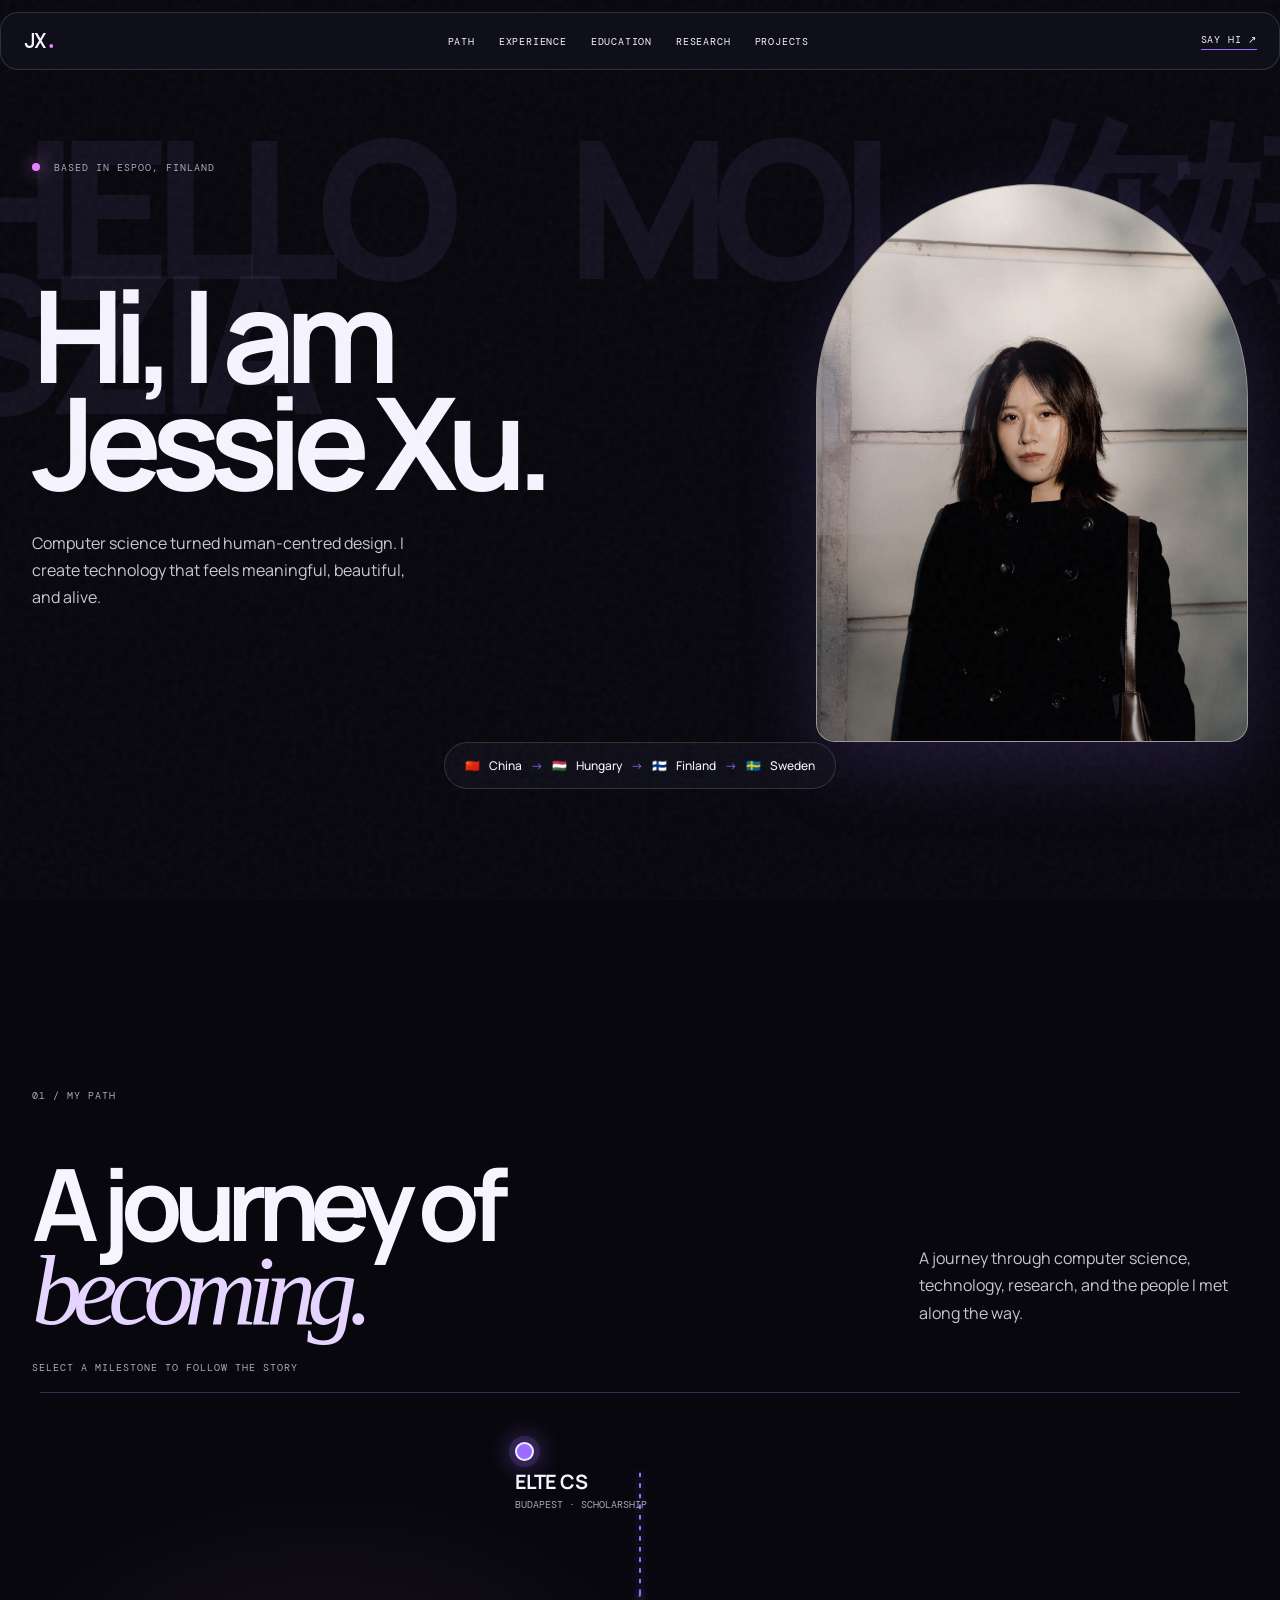
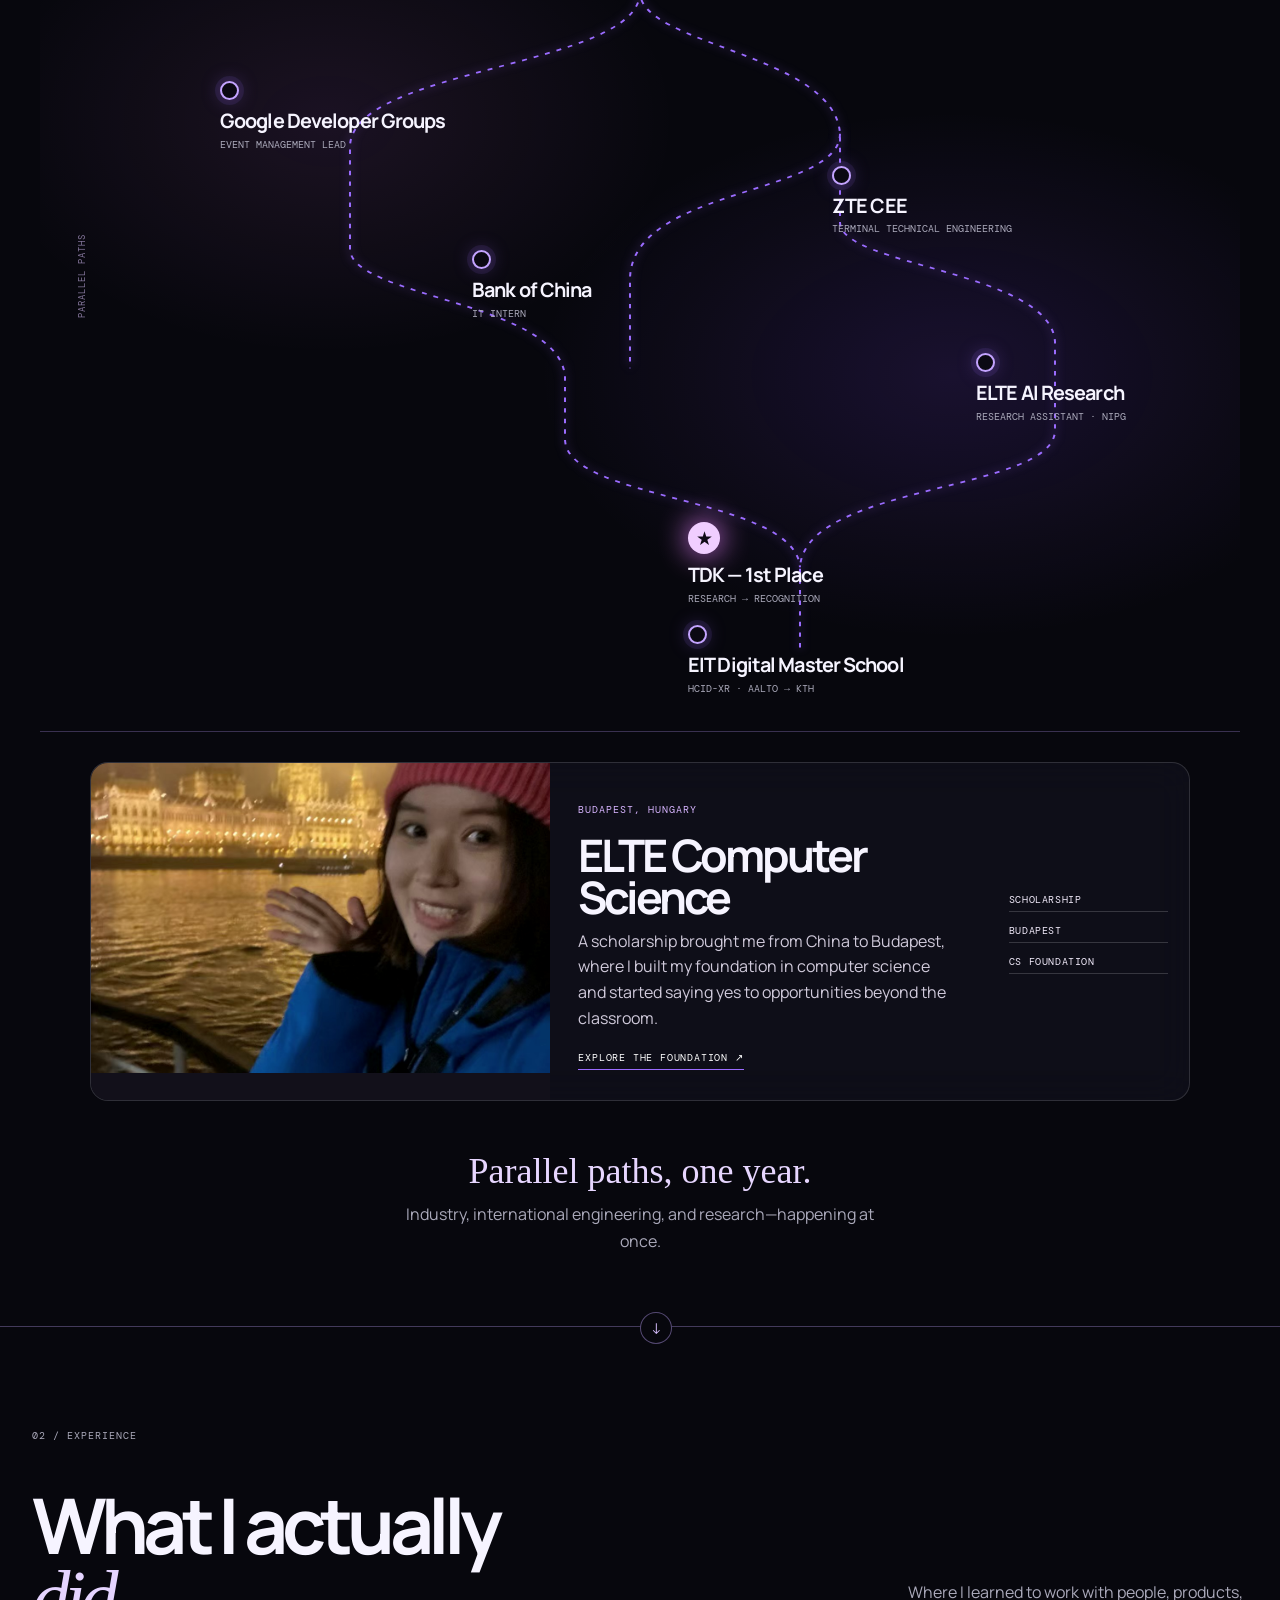
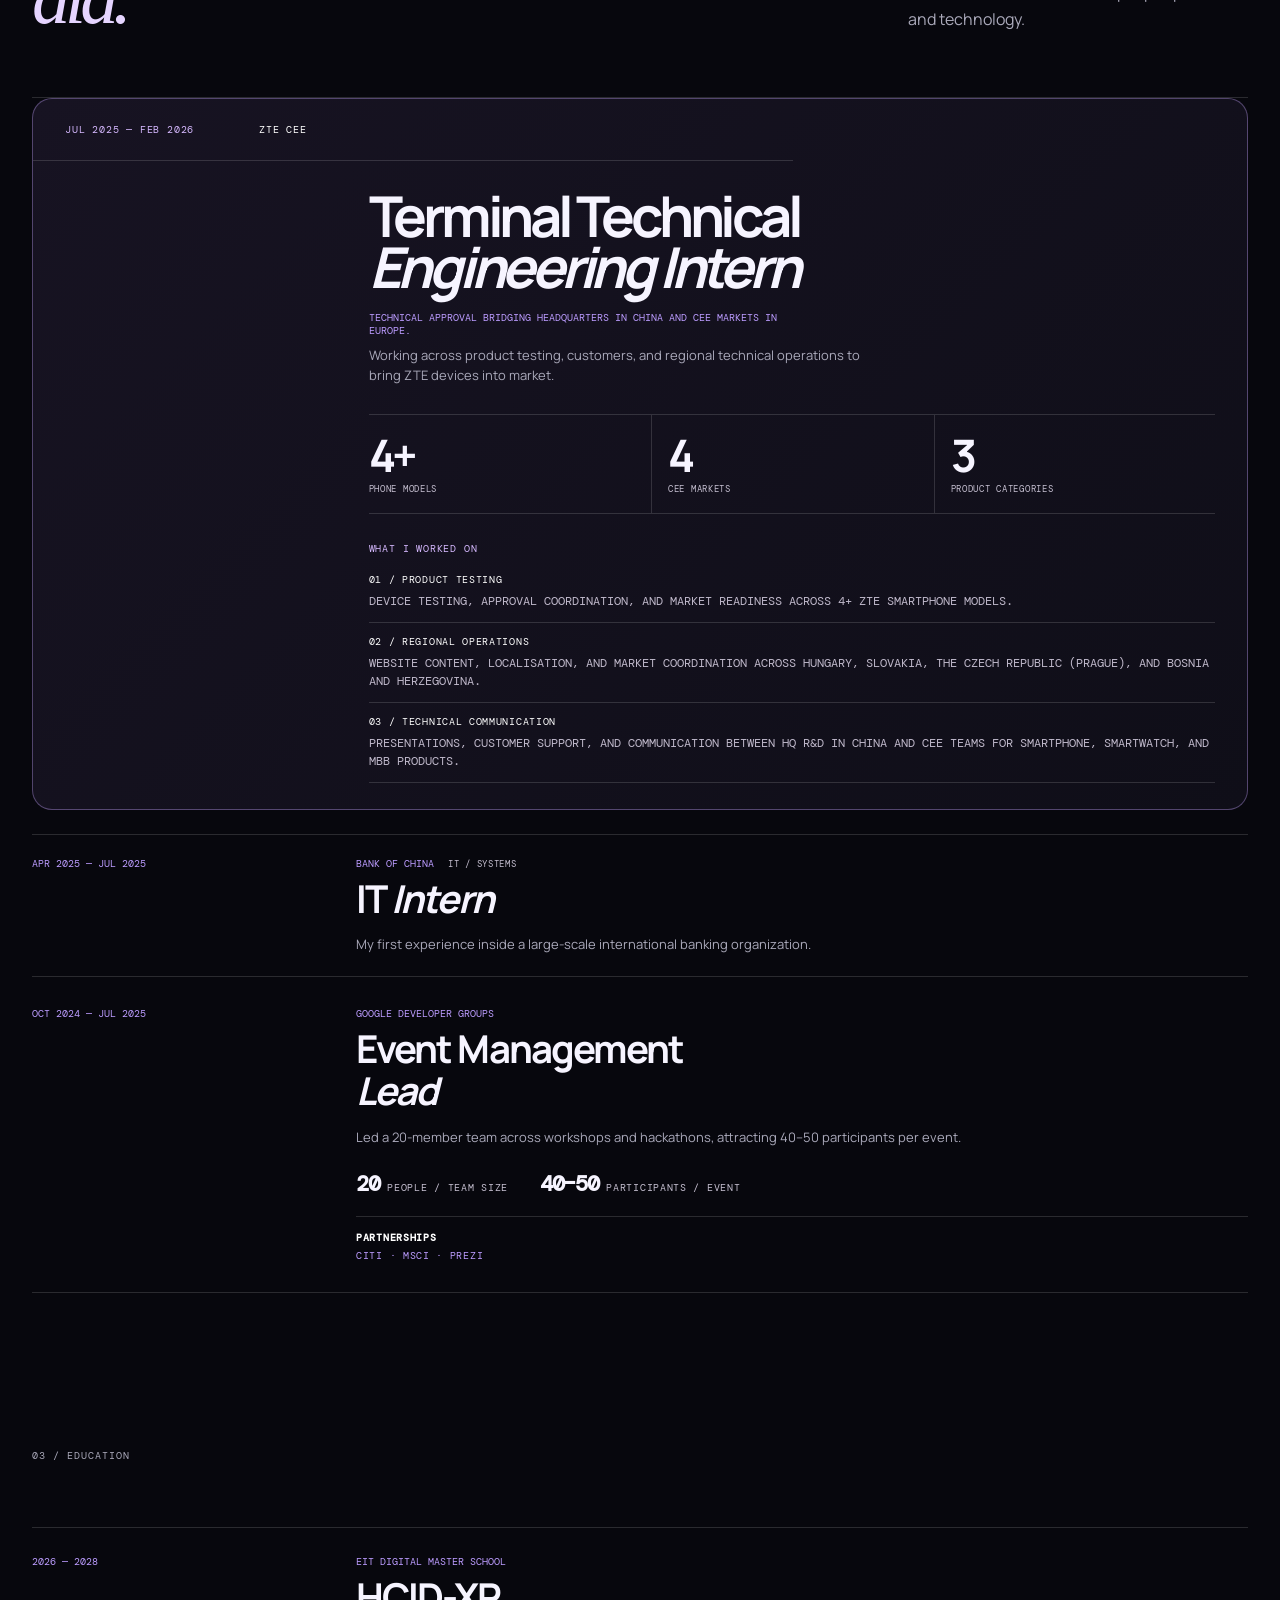
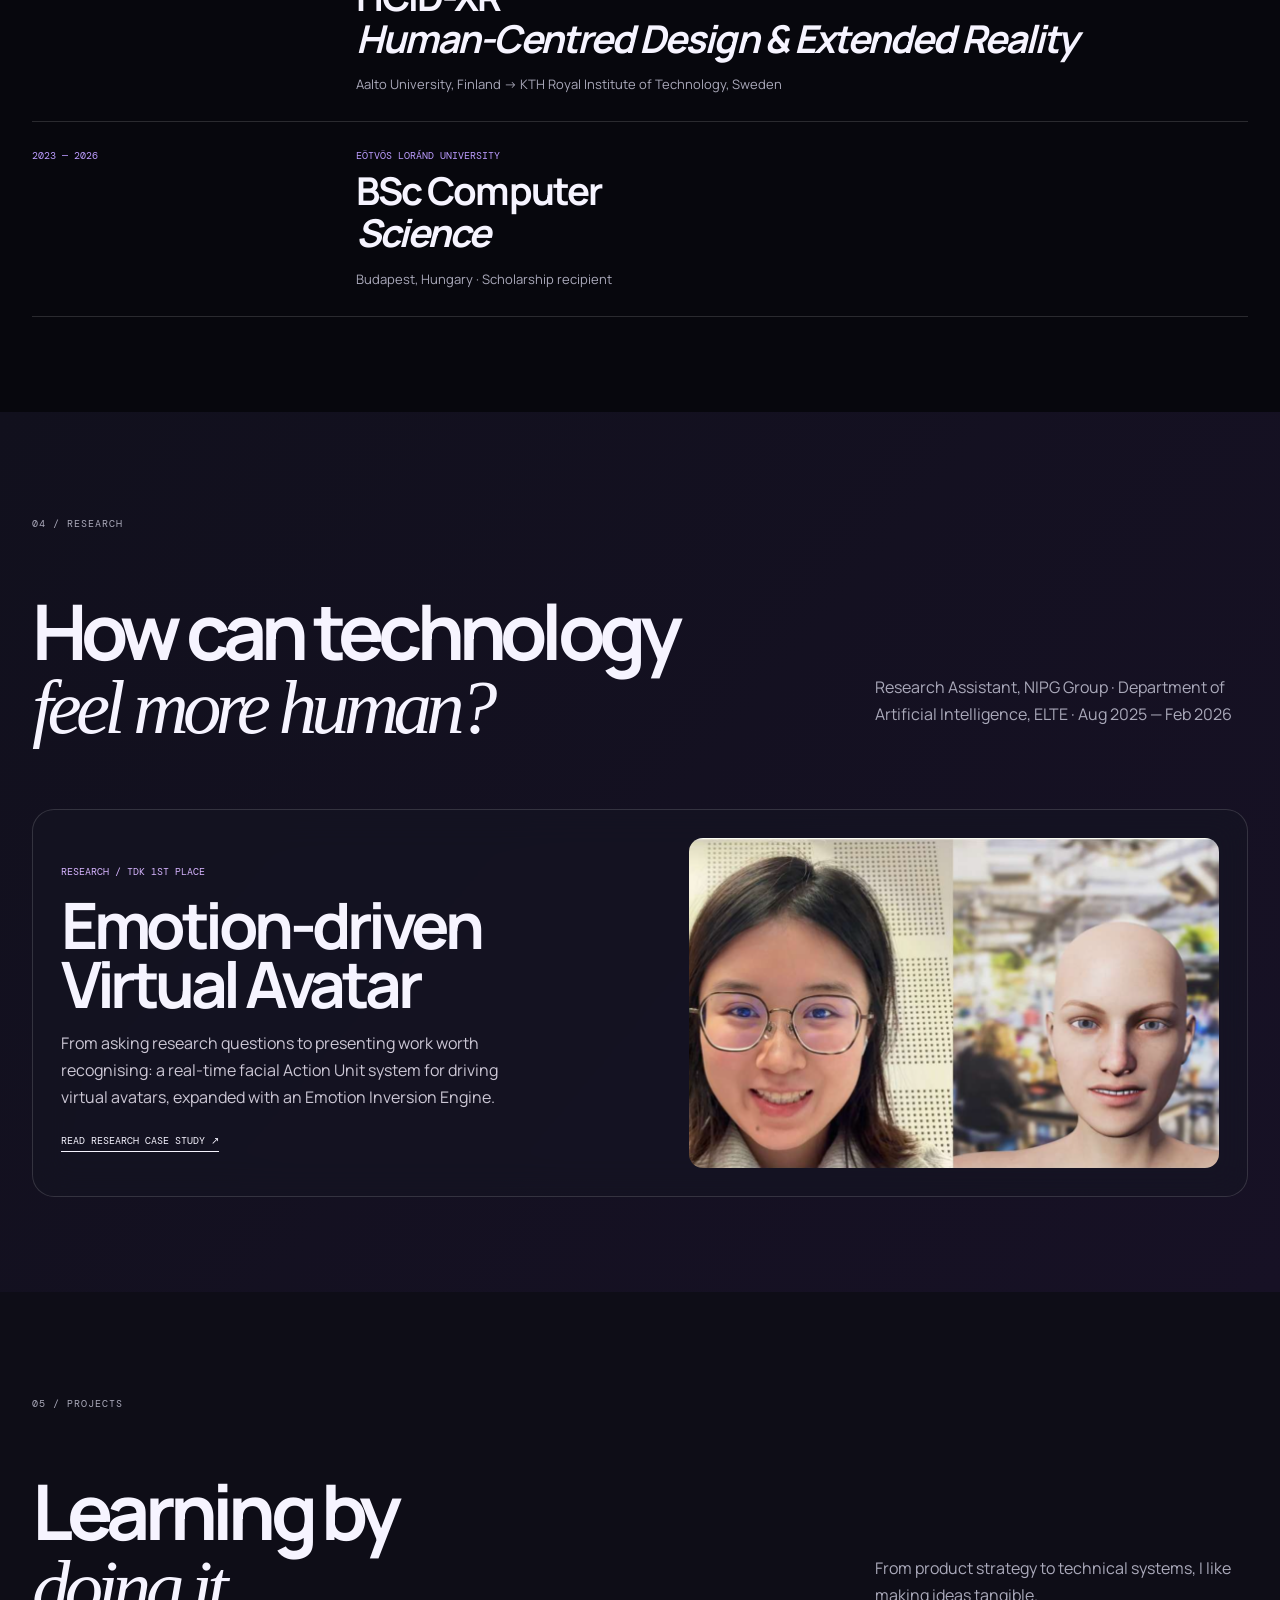
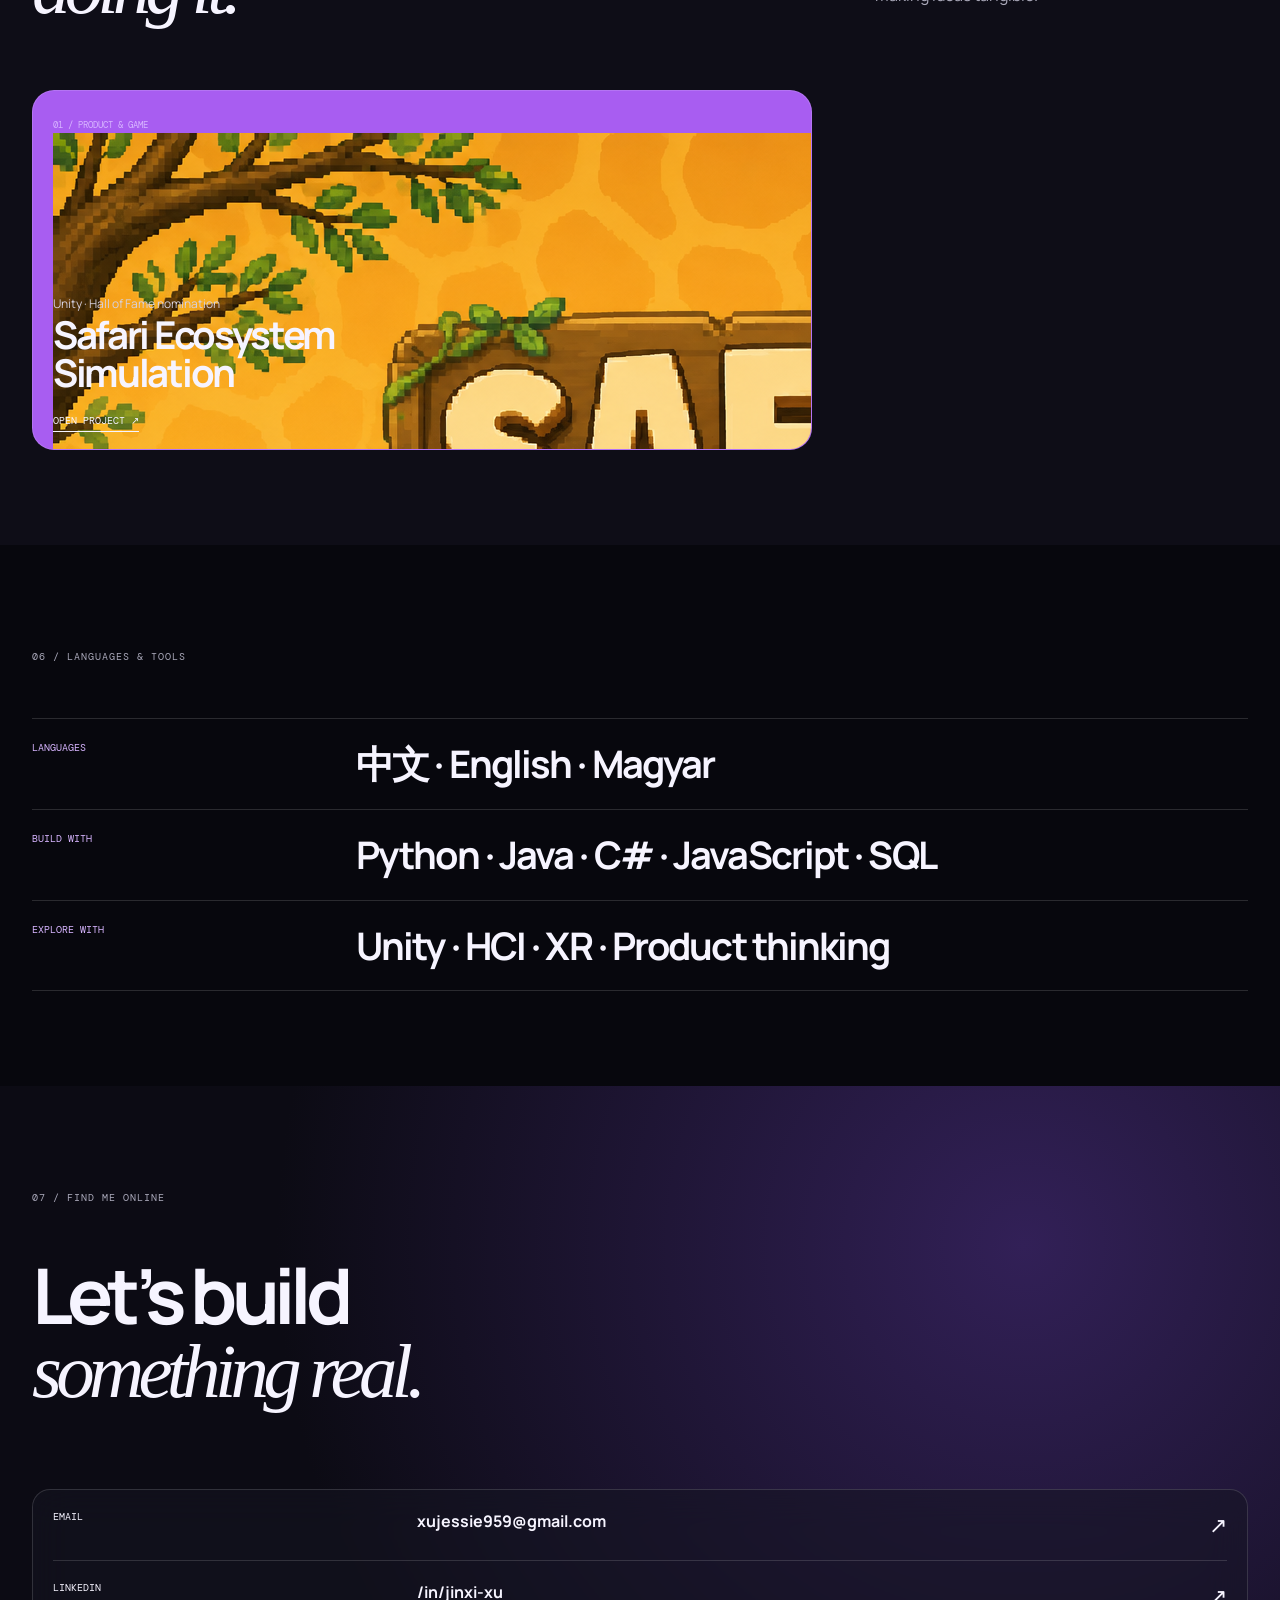
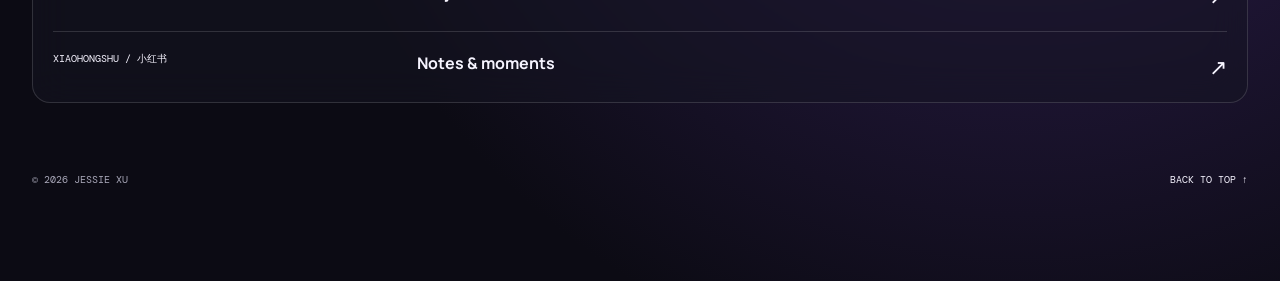
==== commit f6f901cd: "Update Safari project cover image" ====
--- a/index.html
+++ b/index.html
@@ -46,7 +46,7 @@
 
     <section class="research-section section" id="research"><p class="section-label">04 / Research</p><div class="project-heading"><h2>How can technology<br/><em>feel more human?</em></h2><p>Research Assistant, NIPG Group · Department of Artificial Intelligence, ELTE · Aug 2025 — Feb 2026</p></div><a class="research-feature glass" href="avatar-project.html"><div><span>Research / TDK 1st Place</span><h3>Emotion-driven<br/>Virtual Avatar</h3><p>From asking research questions to presenting work worth recognising: a real-time facial Action Unit system for driving virtual avatars, expanded with an Emotion Inversion Engine.</p><b>Read research case study ↗</b></div><figure><img src="assets/avatar-cover-jessie.png" alt="Jessie and an emotion-driven virtual avatar"/></figure></a></section>
 
-    <section class="projects section" id="projects"><p class="section-label">05 / Projects</p><div class="project-heading"><h2>Learning by<br/><em>doing it.</em></h2><p>From product strategy to technical systems, I like making ideas tangible.</p></div><div class="project-bento"><a class="bento-card safari-card cover-card" href="safari-project.html"><span>01 / Product & Game</span><img src="assets/safari-cover-jessie.png" alt="Safari game start screen"/><div><p>Unity · Hall of Fame nomination</p><h3>Safari Ecosystem<br/>Simulation</h3><b>Open project ↗</b></div></a></div></section>
+    <section class="projects section" id="projects"><p class="section-label">05 / Projects</p><div class="project-heading"><h2>Learning by<br/><em>doing it.</em></h2><p>From product strategy to technical systems, I like making ideas tangible.</p></div><div class="project-bento"><a class="bento-card safari-card cover-card" href="safari-project.html"><span>01 / Product & Game</span><img src="assets/safari_cover.png" alt="Safari game start screen"/><div><p>Unity · Hall of Fame nomination</p><h3>Safari Ecosystem<br/>Simulation</h3><b>Open project ↗</b></div></a></div></section>
     <section class="languages section"><p class="section-label">06 / Languages & tools</p><div class="language-grid"><div><span>Languages</span><h3>中文 · English · Magyar</h3></div><div><span>Build with</span><h3>Python · Java · C# · JavaScript · SQL</h3></div><div><span>Explore with</span><h3>Unity · HCI · XR · Product thinking</h3></div></div></section>
     <section class="connect section" id="connect"><p class="section-label">07 / Find me online</p><h2>Let’s build<br/><em>something real.</em></h2><div class="socials glass"><a href="mailto:xujessie959@gmail.com"><span>Email</span><b>xujessie959@gmail.com</b><i>↗</i></a><a href="https://www.linkedin.com/in/jinxi-xu/" target="_blank" rel="noreferrer"><span>LinkedIn</span><b>/in/jinxi-xu</b><i>↗</i></a><a href="https://www.xiaohongshu.com/user/profile/619f43a80000000010006d61" target="_blank" rel="noreferrer"><span>Xiaohongshu / 小红书</span><b>Notes & moments</b><i>↗</i></a></div><footer><span>© 2026 Jessie Xu</span><a href="#top">Back to top ↑</a></footer></section>
   </main>
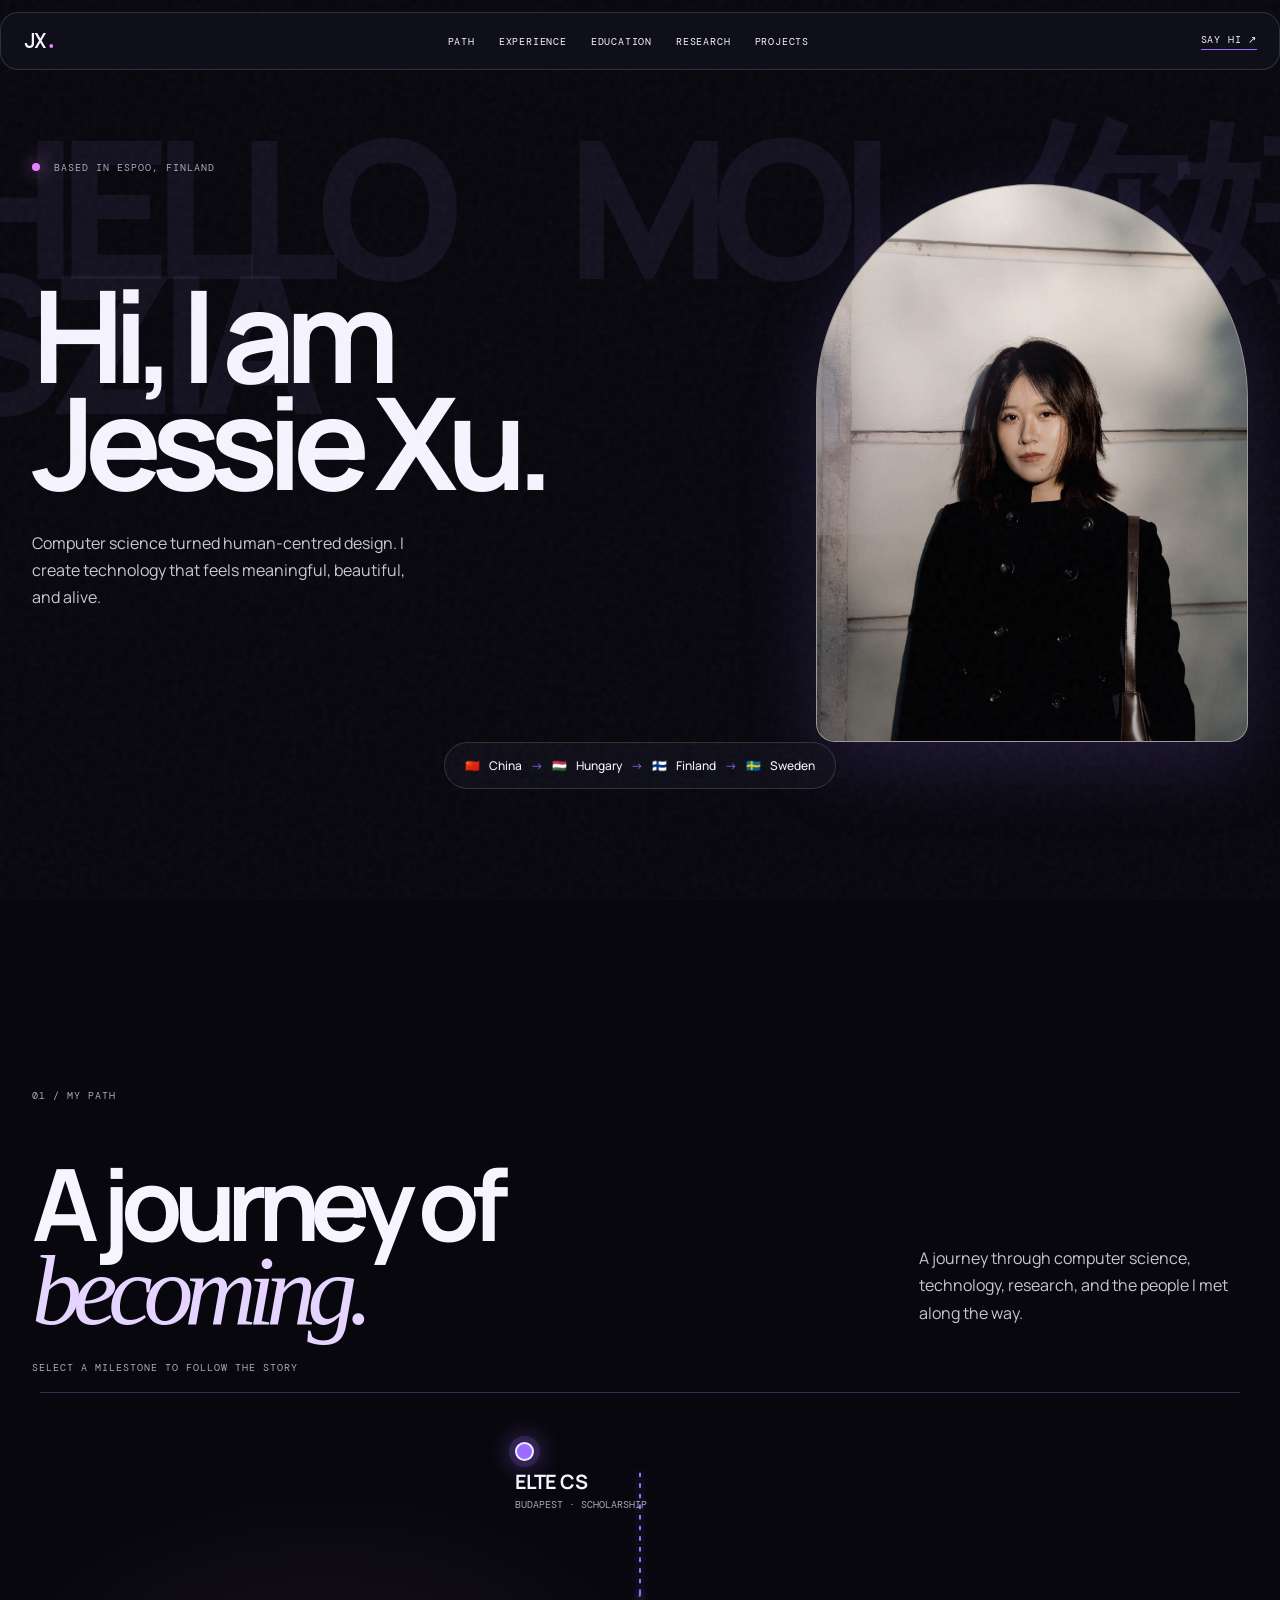
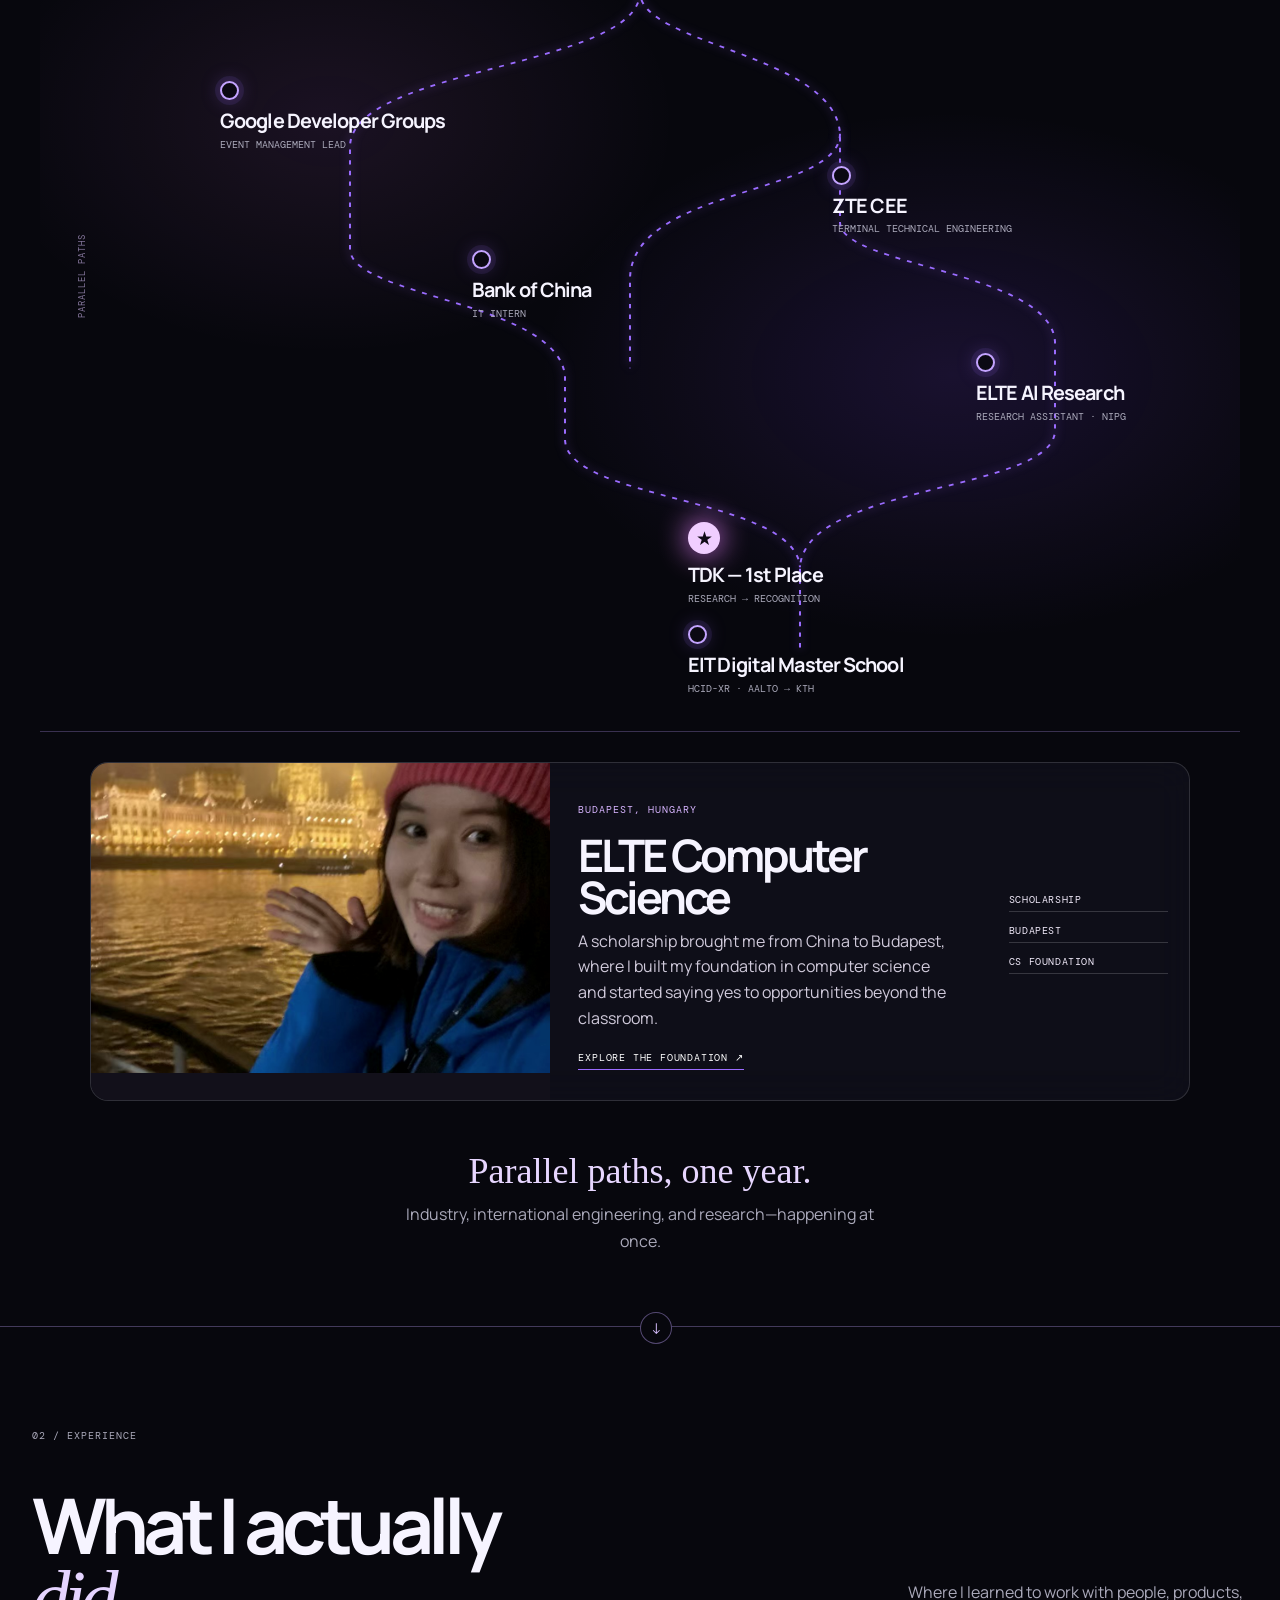
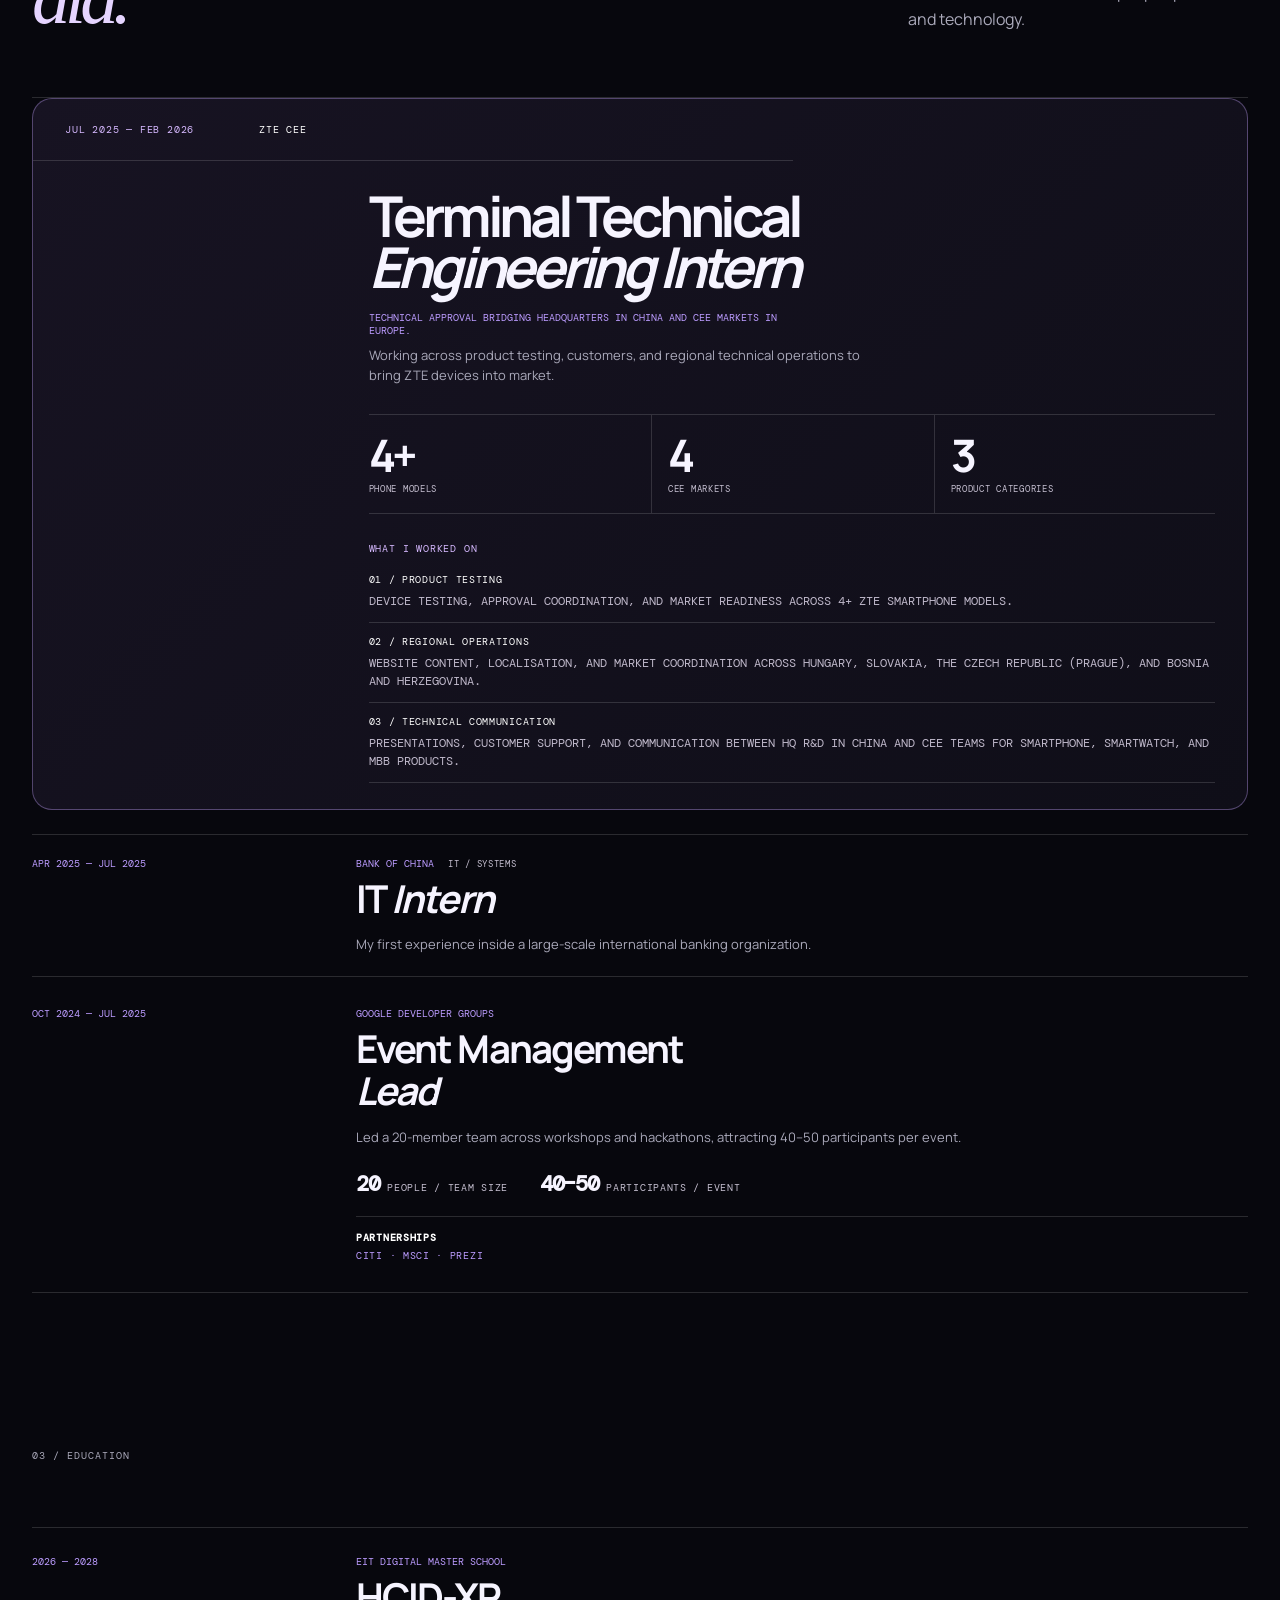
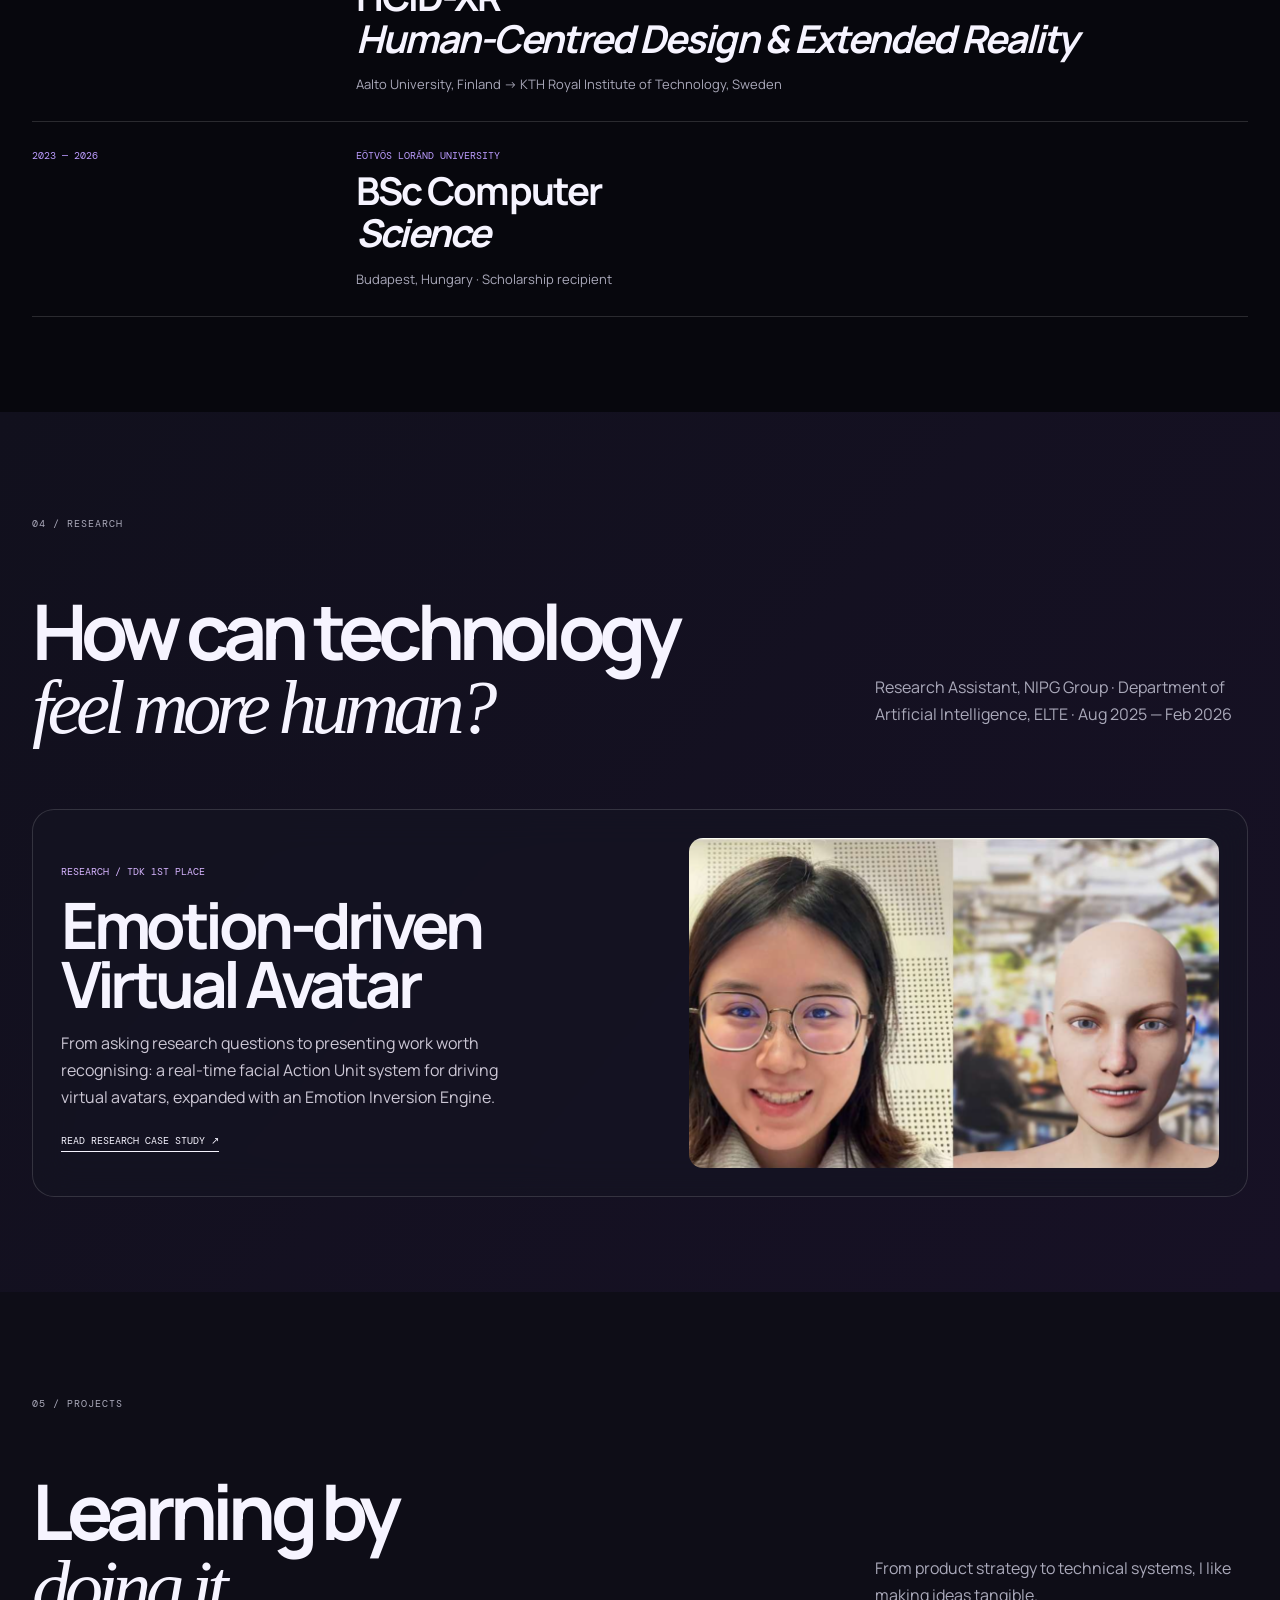
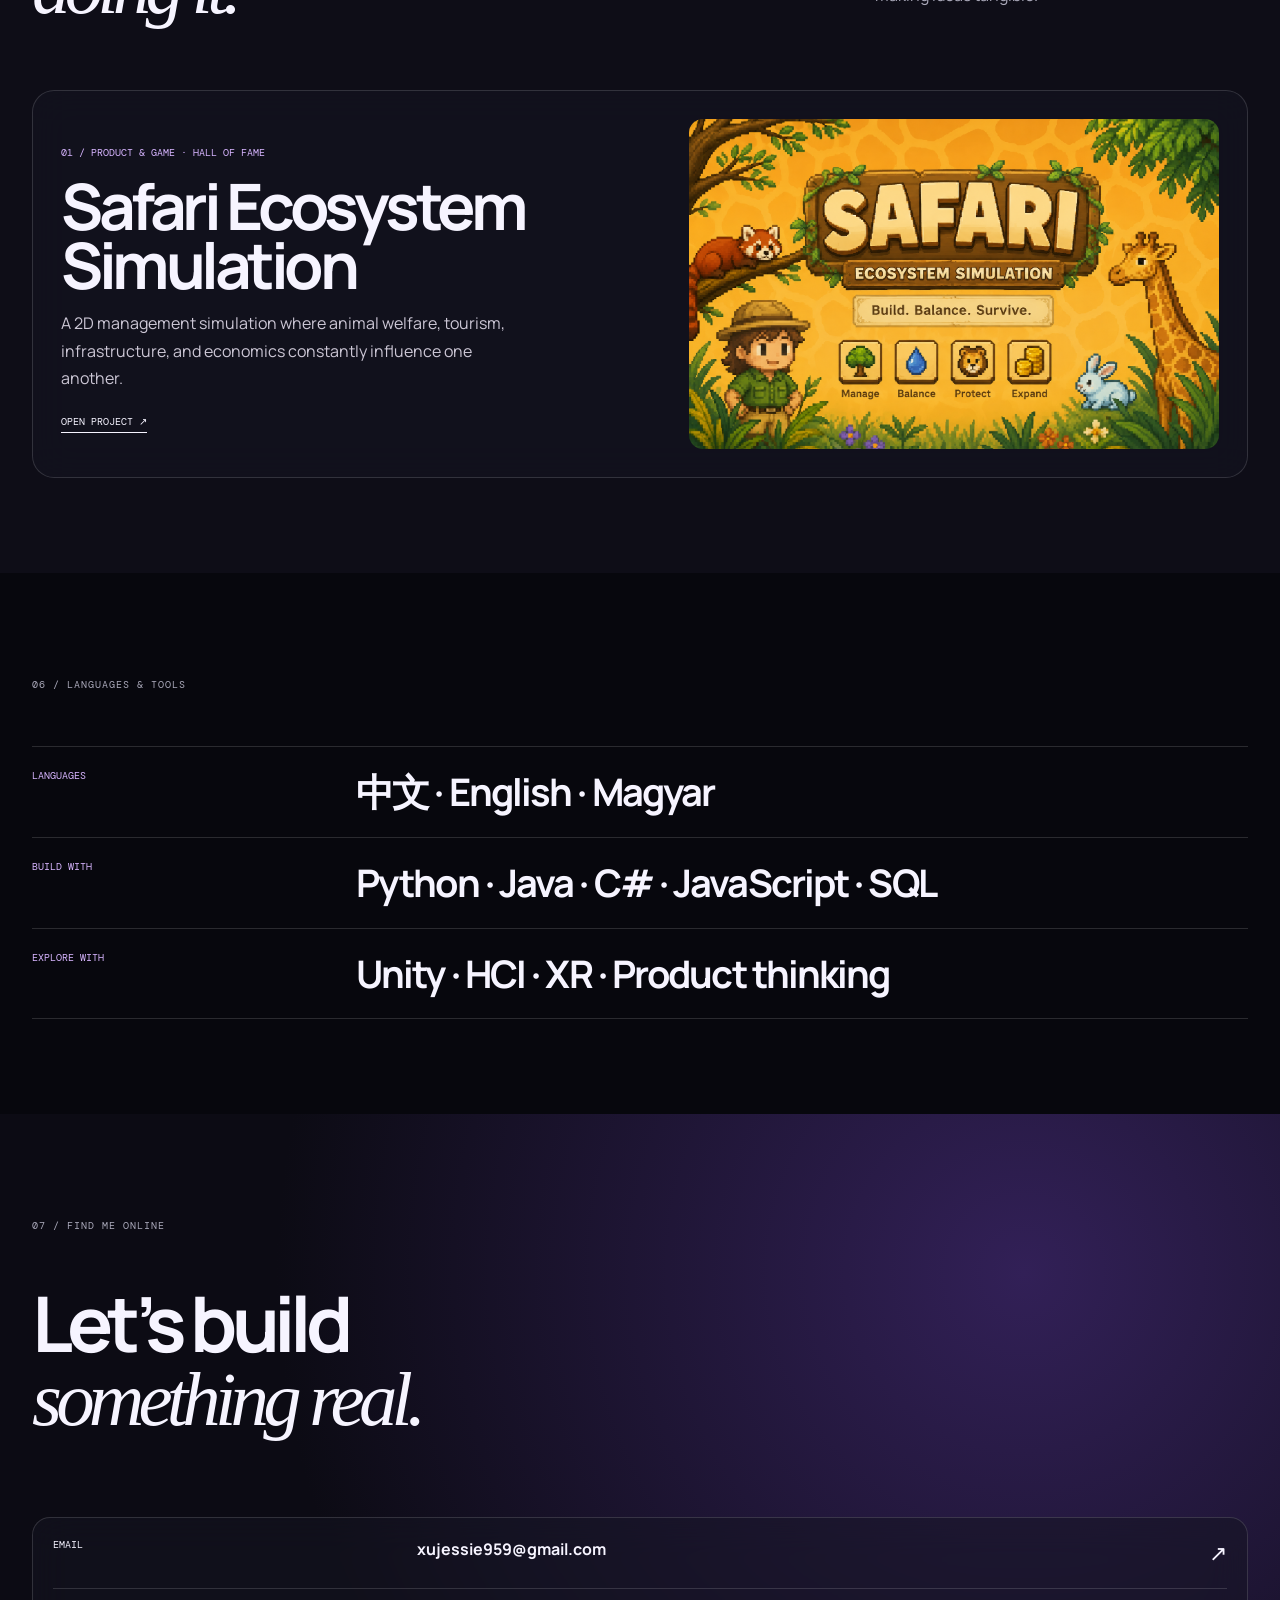
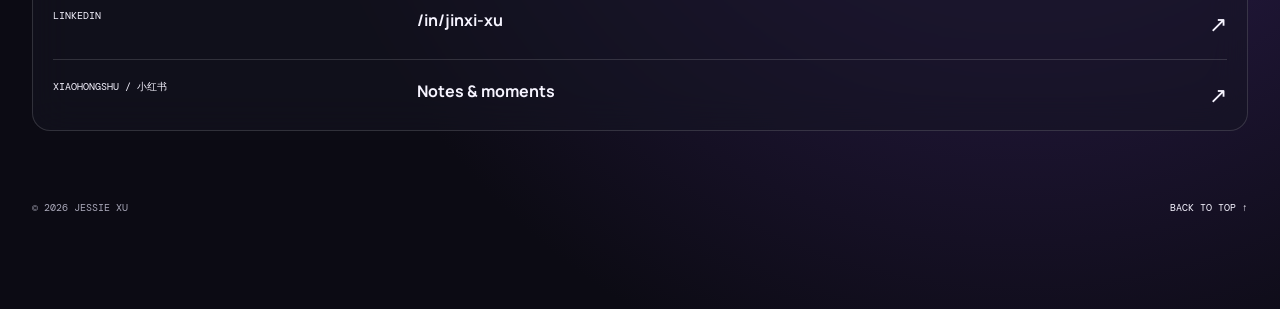
==== commit a58956a2: "Add milestone video demo and update project layouts" ====
--- a/index.html
+++ b/index.html
@@ -46,7 +46,19 @@
 
     <section class="research-section section" id="research"><p class="section-label">04 / Research</p><div class="project-heading"><h2>How can technology<br/><em>feel more human?</em></h2><p>Research Assistant, NIPG Group · Department of Artificial Intelligence, ELTE · Aug 2025 — Feb 2026</p></div><a class="research-feature glass" href="avatar-project.html"><div><span>Research / TDK 1st Place</span><h3>Emotion-driven<br/>Virtual Avatar</h3><p>From asking research questions to presenting work worth recognising: a real-time facial Action Unit system for driving virtual avatars, expanded with an Emotion Inversion Engine.</p><b>Read research case study ↗</b></div><figure><img src="assets/avatar-cover-jessie.png" alt="Jessie and an emotion-driven virtual avatar"/></figure></a></section>
 
-    <section class="projects section" id="projects"><p class="section-label">05 / Projects</p><div class="project-heading"><h2>Learning by<br/><em>doing it.</em></h2><p>From product strategy to technical systems, I like making ideas tangible.</p></div><div class="project-bento"><a class="bento-card safari-card cover-card" href="safari-project.html"><span>01 / Product & Game</span><img src="assets/safari_cover.png" alt="Safari game start screen"/><div><p>Unity · Hall of Fame nomination</p><h3>Safari Ecosystem<br/>Simulation</h3><b>Open project ↗</b></div></a></div></section>
+    <section class="projects section" id="projects"><p class="section-label">05 / Projects</p><div class="project-heading"><h2>Learning by<br/><em>doing it.</em></h2><p>From product strategy to technical systems, I like making ideas tangible.</p></div>
+    <a class="research-feature glass safari-feature-card" href="safari-project.html">
+  <div>
+    <span>01 / Product & Game · Hall of Fame</span>
+    <h3>Safari Ecosystem<br/>Simulation</h3>
+    <p>A 2D management simulation where animal welfare, tourism, infrastructure, and economics constantly influence one another.</p>
+    <b>Open project ↗</b>
+  </div>
+  <figure>
+    <img src="assets/safari_cover.png" alt="Safari game start screen"/>
+  </figure>
+</a>
+    </section>
     <section class="languages section"><p class="section-label">06 / Languages & tools</p><div class="language-grid"><div><span>Languages</span><h3>中文 · English · Magyar</h3></div><div><span>Build with</span><h3>Python · Java · C# · JavaScript · SQL</h3></div><div><span>Explore with</span><h3>Unity · HCI · XR · Product thinking</h3></div></div></section>
     <section class="connect section" id="connect"><p class="section-label">07 / Find me online</p><h2>Let’s build<br/><em>something real.</em></h2><div class="socials glass"><a href="mailto:xujessie959@gmail.com"><span>Email</span><b>xujessie959@gmail.com</b><i>↗</i></a><a href="https://www.linkedin.com/in/jinxi-xu/" target="_blank" rel="noreferrer"><span>LinkedIn</span><b>/in/jinxi-xu</b><i>↗</i></a><a href="https://www.xiaohongshu.com/user/profile/619f43a80000000010006d61" target="_blank" rel="noreferrer"><span>Xiaohongshu / 小红书</span><b>Notes & moments</b><i>↗</i></a></div><footer><span>© 2026 Jessie Xu</span><a href="#top">Back to top ↑</a></footer></section>
   </main>
--- a/v3.css
+++ b/v3.css
@@ -41,3 +41,31 @@
 .education-only{padding-top:54px!important}
 
 @media(max-width:700px){.path-story{scroll-margin-top:96px}.experience-feature--text>.experience-meta{grid-template-columns:1fr;padding:20px}.experience-feature--text>.experience-meta p{grid-column:auto}.experience-feature--text .experience-panel{margin:0 20px;padding-bottom:22px}.experience-feature--text .experience-impact{margin:24px 0}.experience-feature--text .experience-impact div{padding:14px 0}.experience-highlights{gap:17px;flex-wrap:wrap}.experience-highlights div{gap:6px}.education-only{padding-top:48px!important}}
+
+/* Safari 封面图自适应修正 */
+
+/* Safari 与 Avatar 研究卡片完全一致的左右双栏样式 */
+.safari-feature-card figure {
+  height: 330px;
+  margin: 0;
+  border-radius: 14px;
+  overflow: hidden;
+  background: #f7a93b;
+}
+
+.safari-feature-card figure img {
+  width: 100%;
+  height: 100%;
+  object-fit: cover;
+  object-position: center;
+  display: block;
+}
+
+@media(max-width:700px){
+  .safari-feature-card figure {
+    height: 205px;
+  }
+}
+
+
+
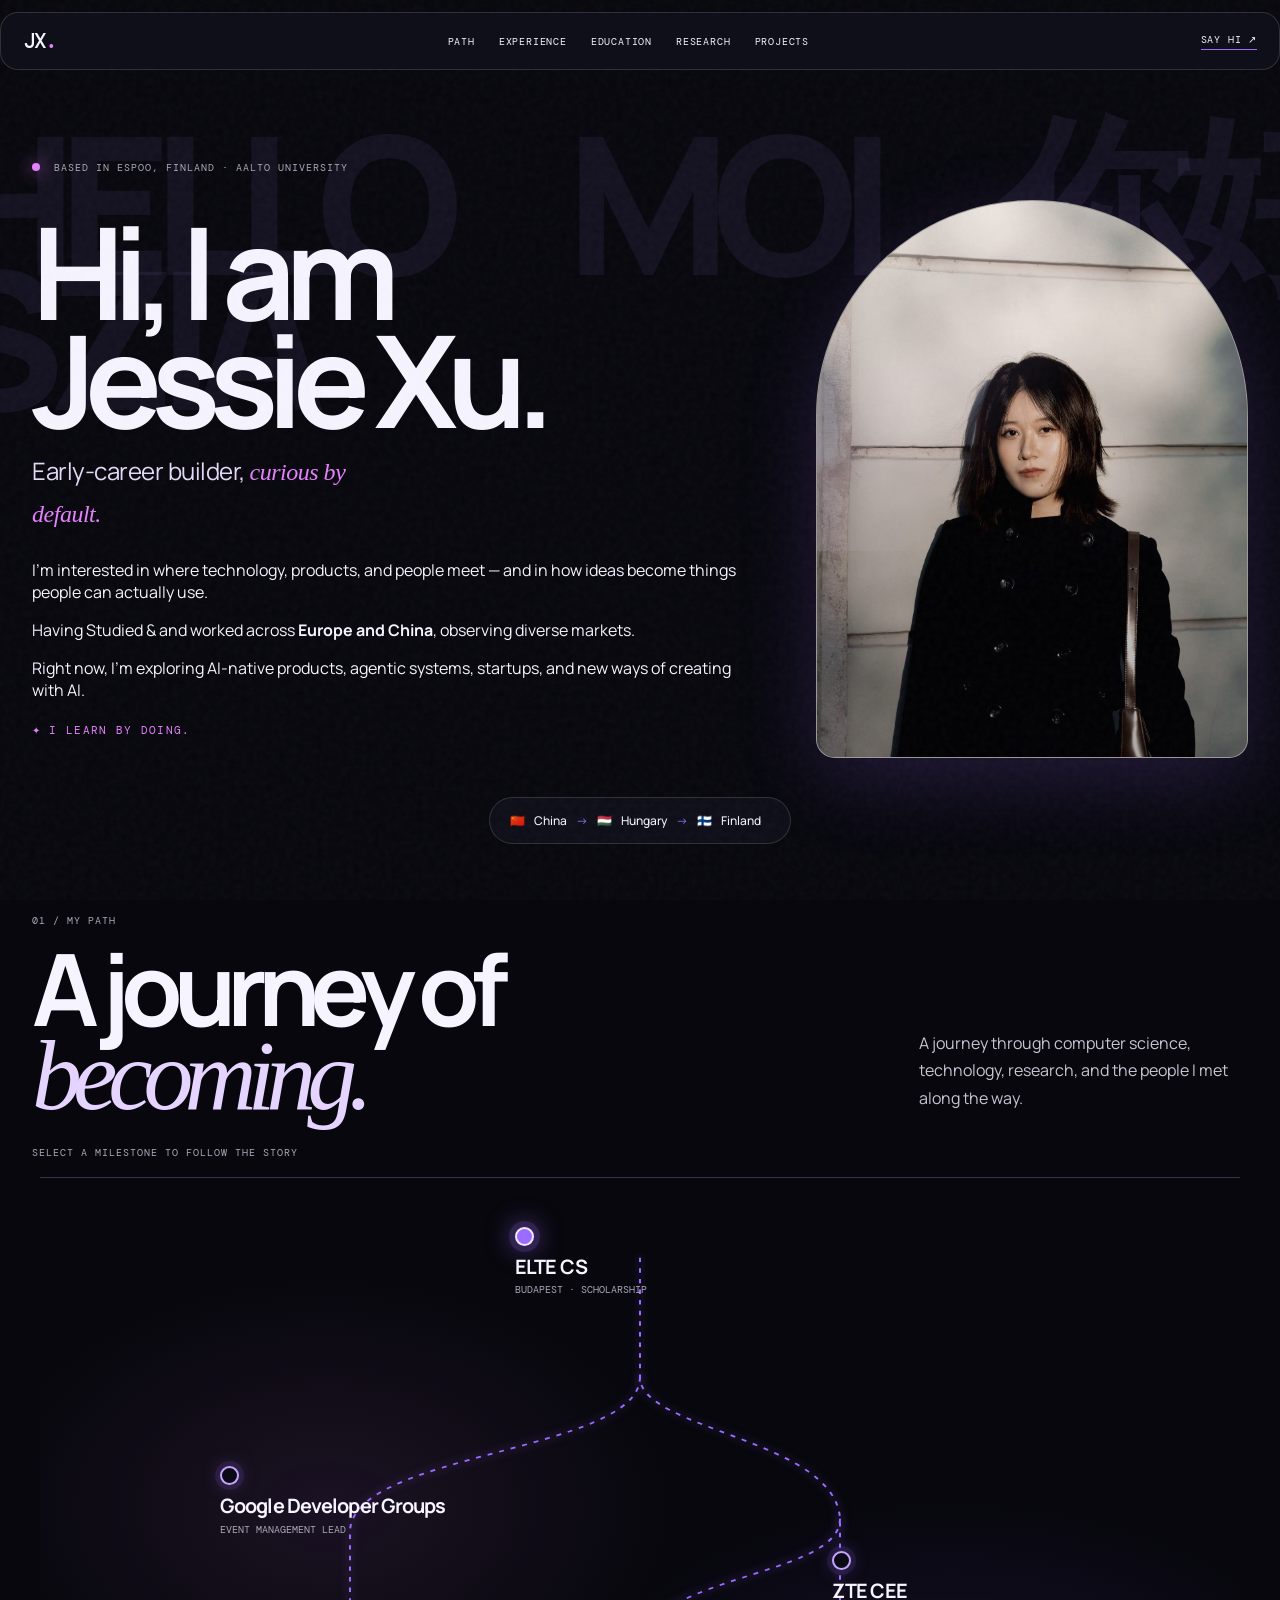
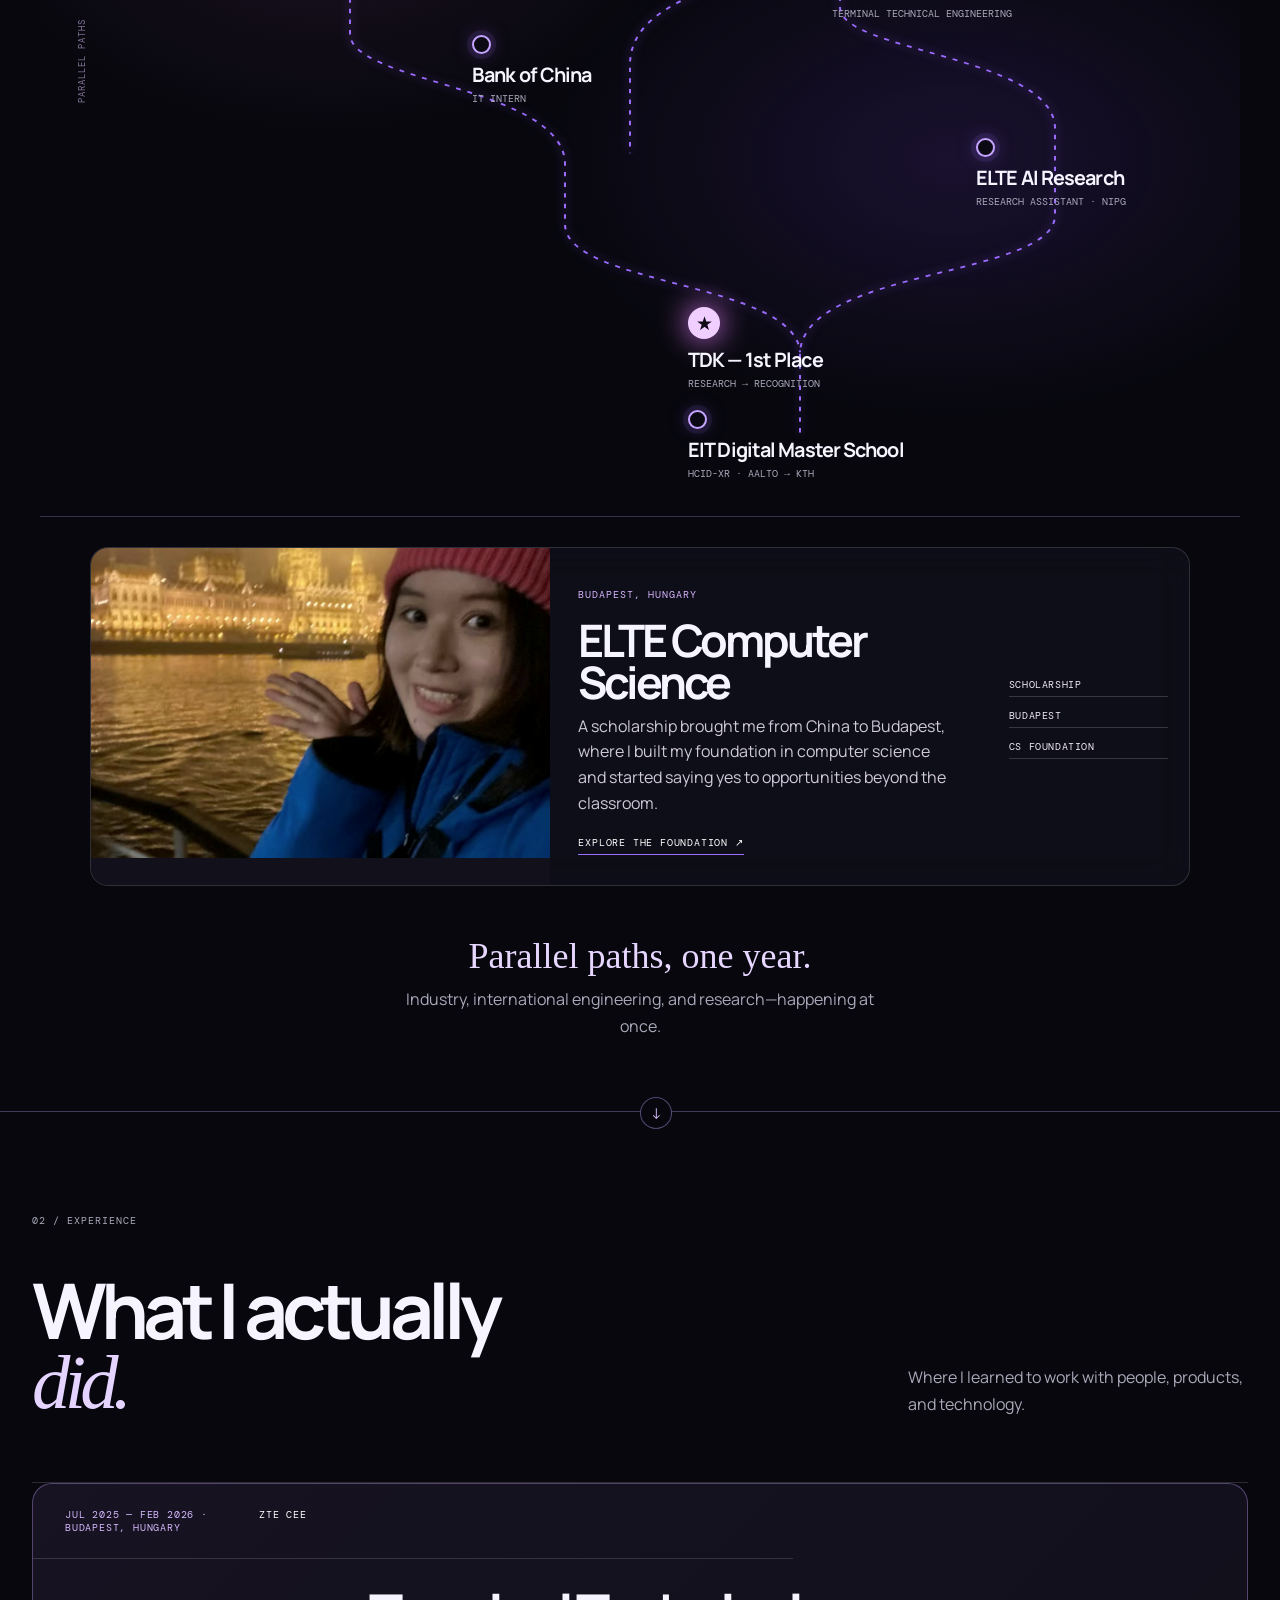
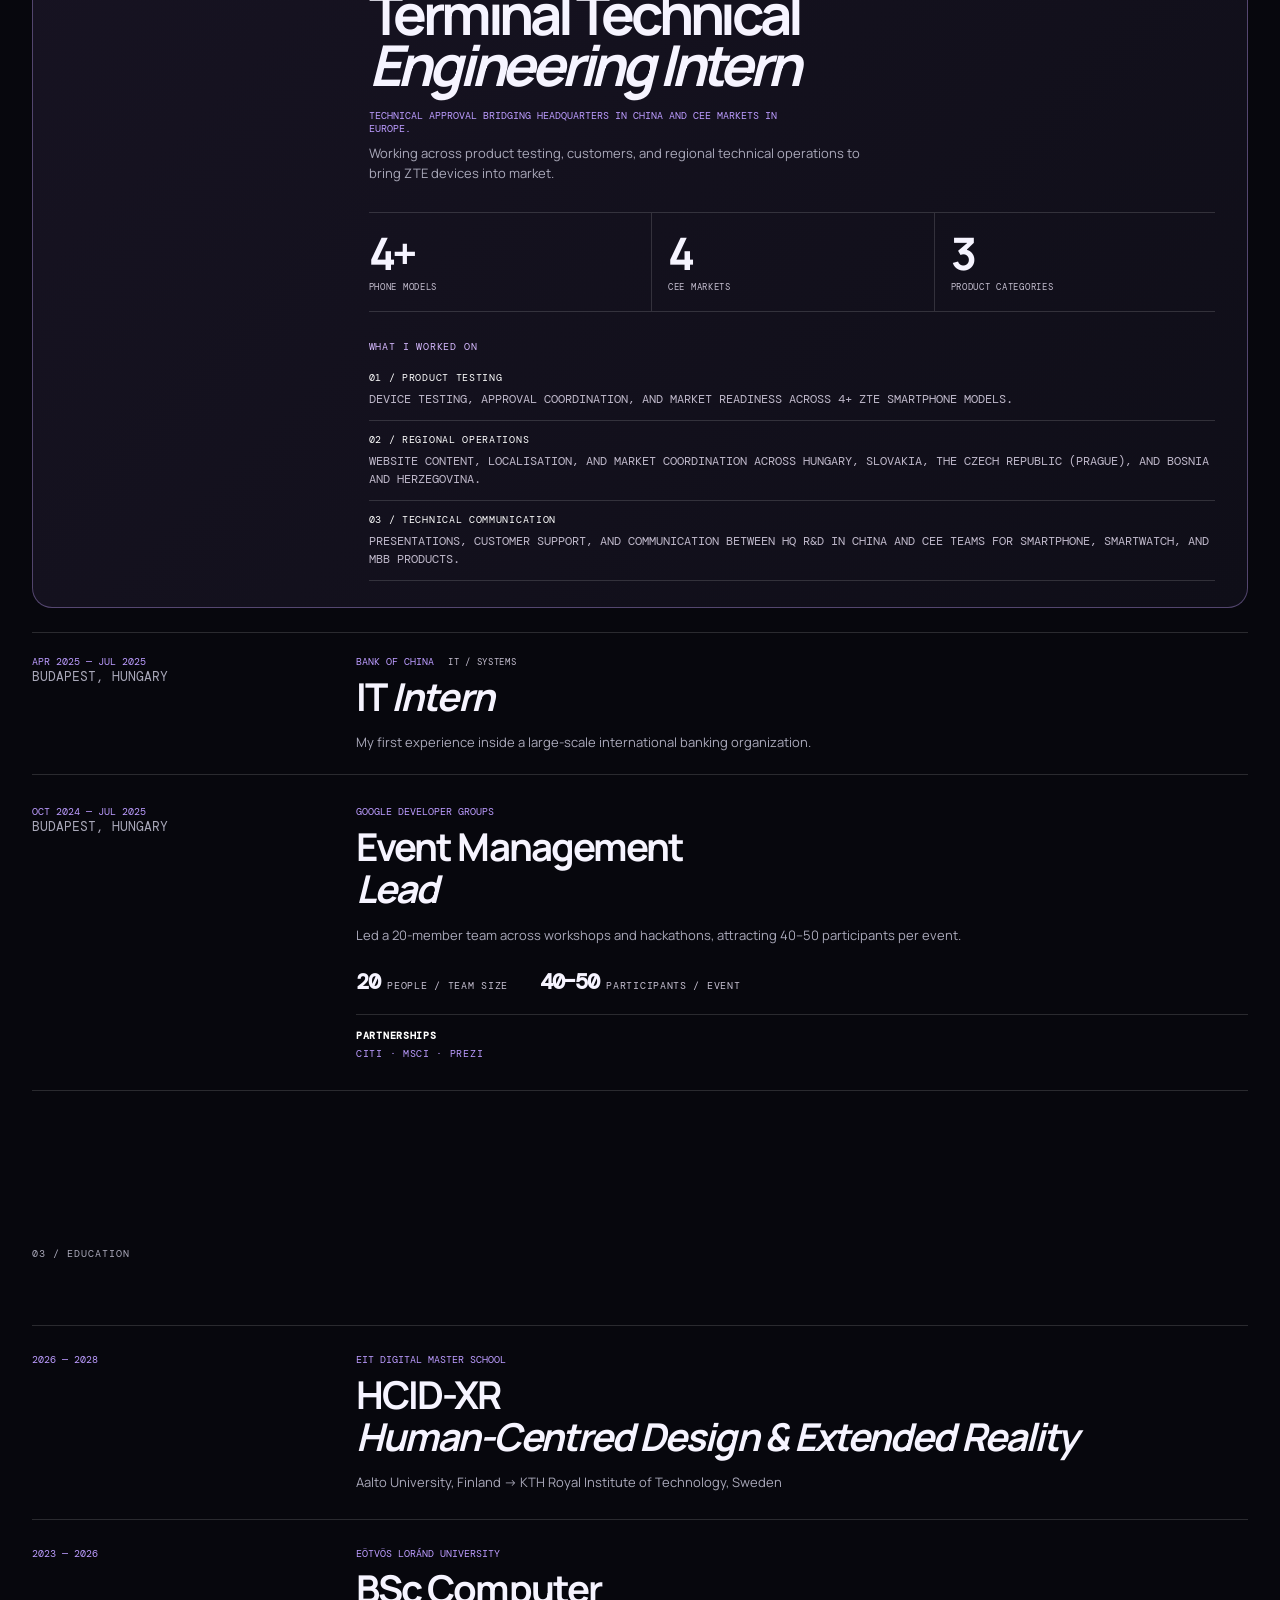
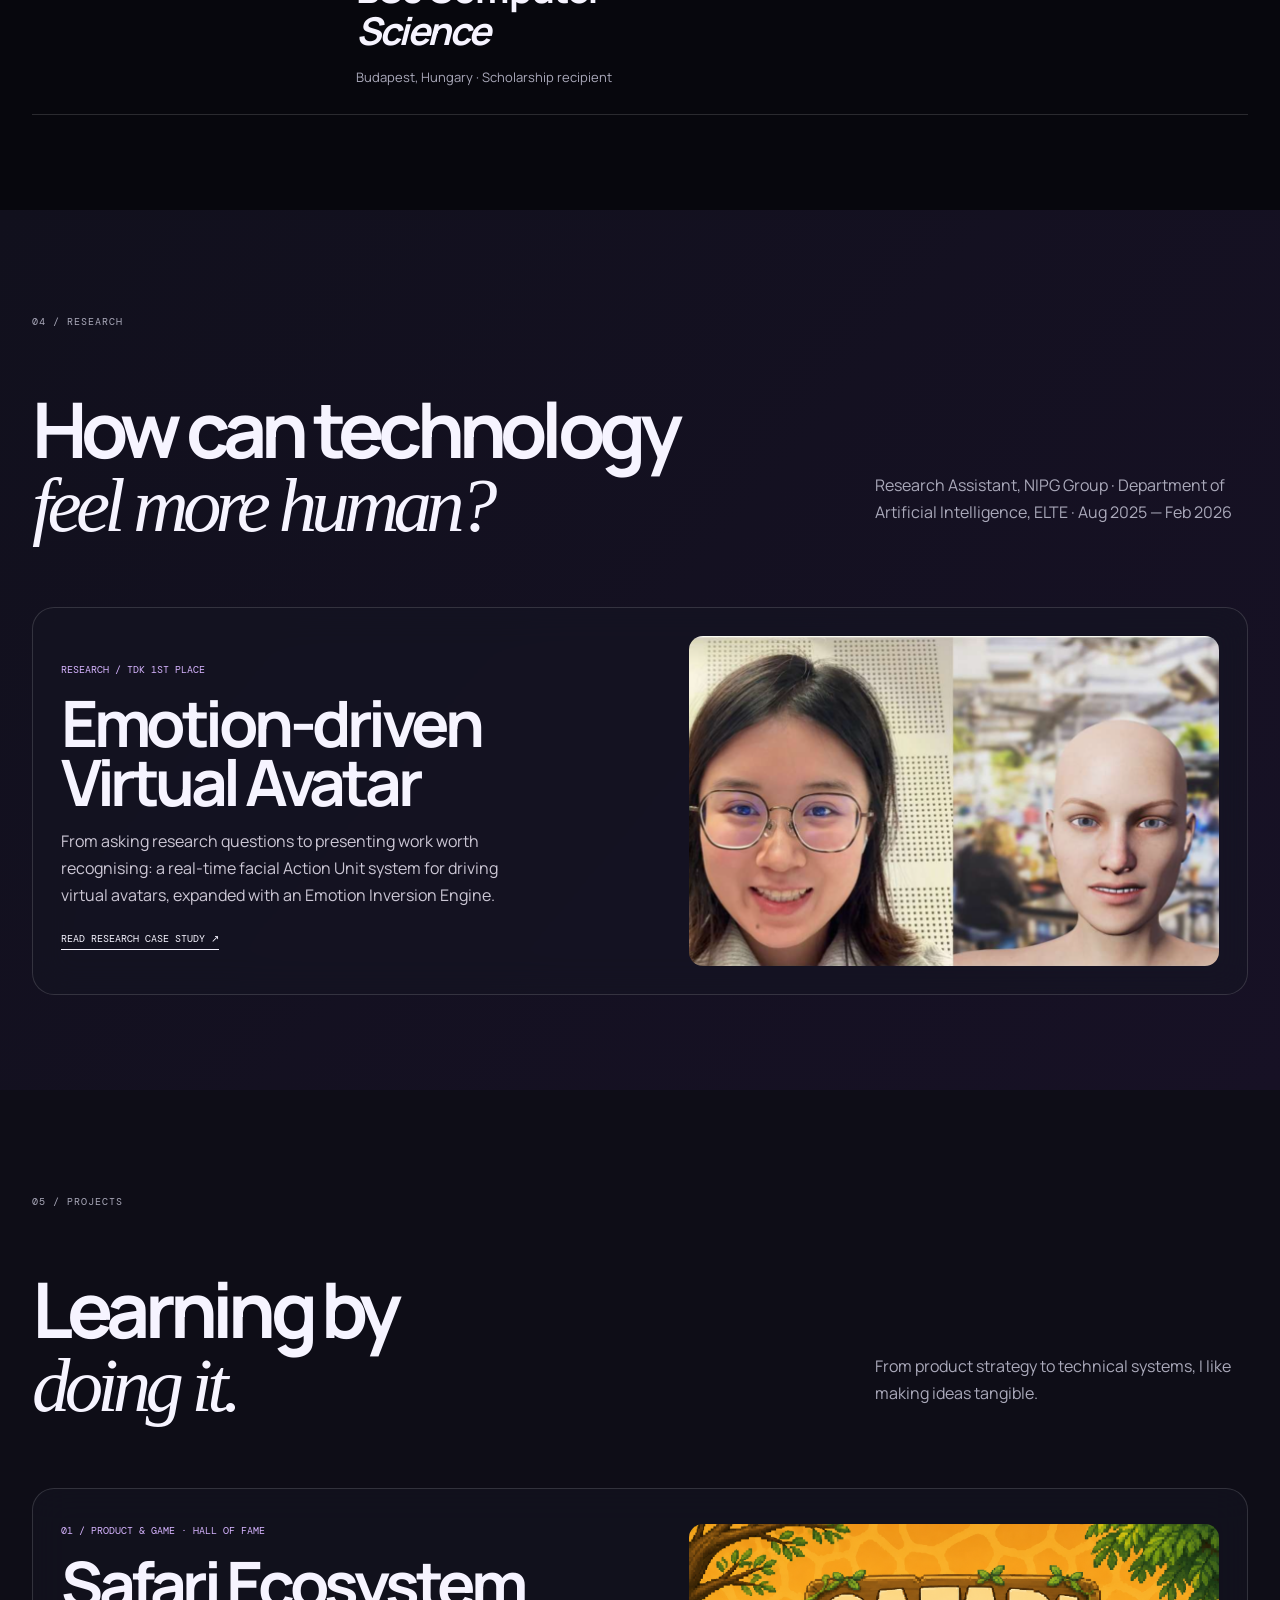
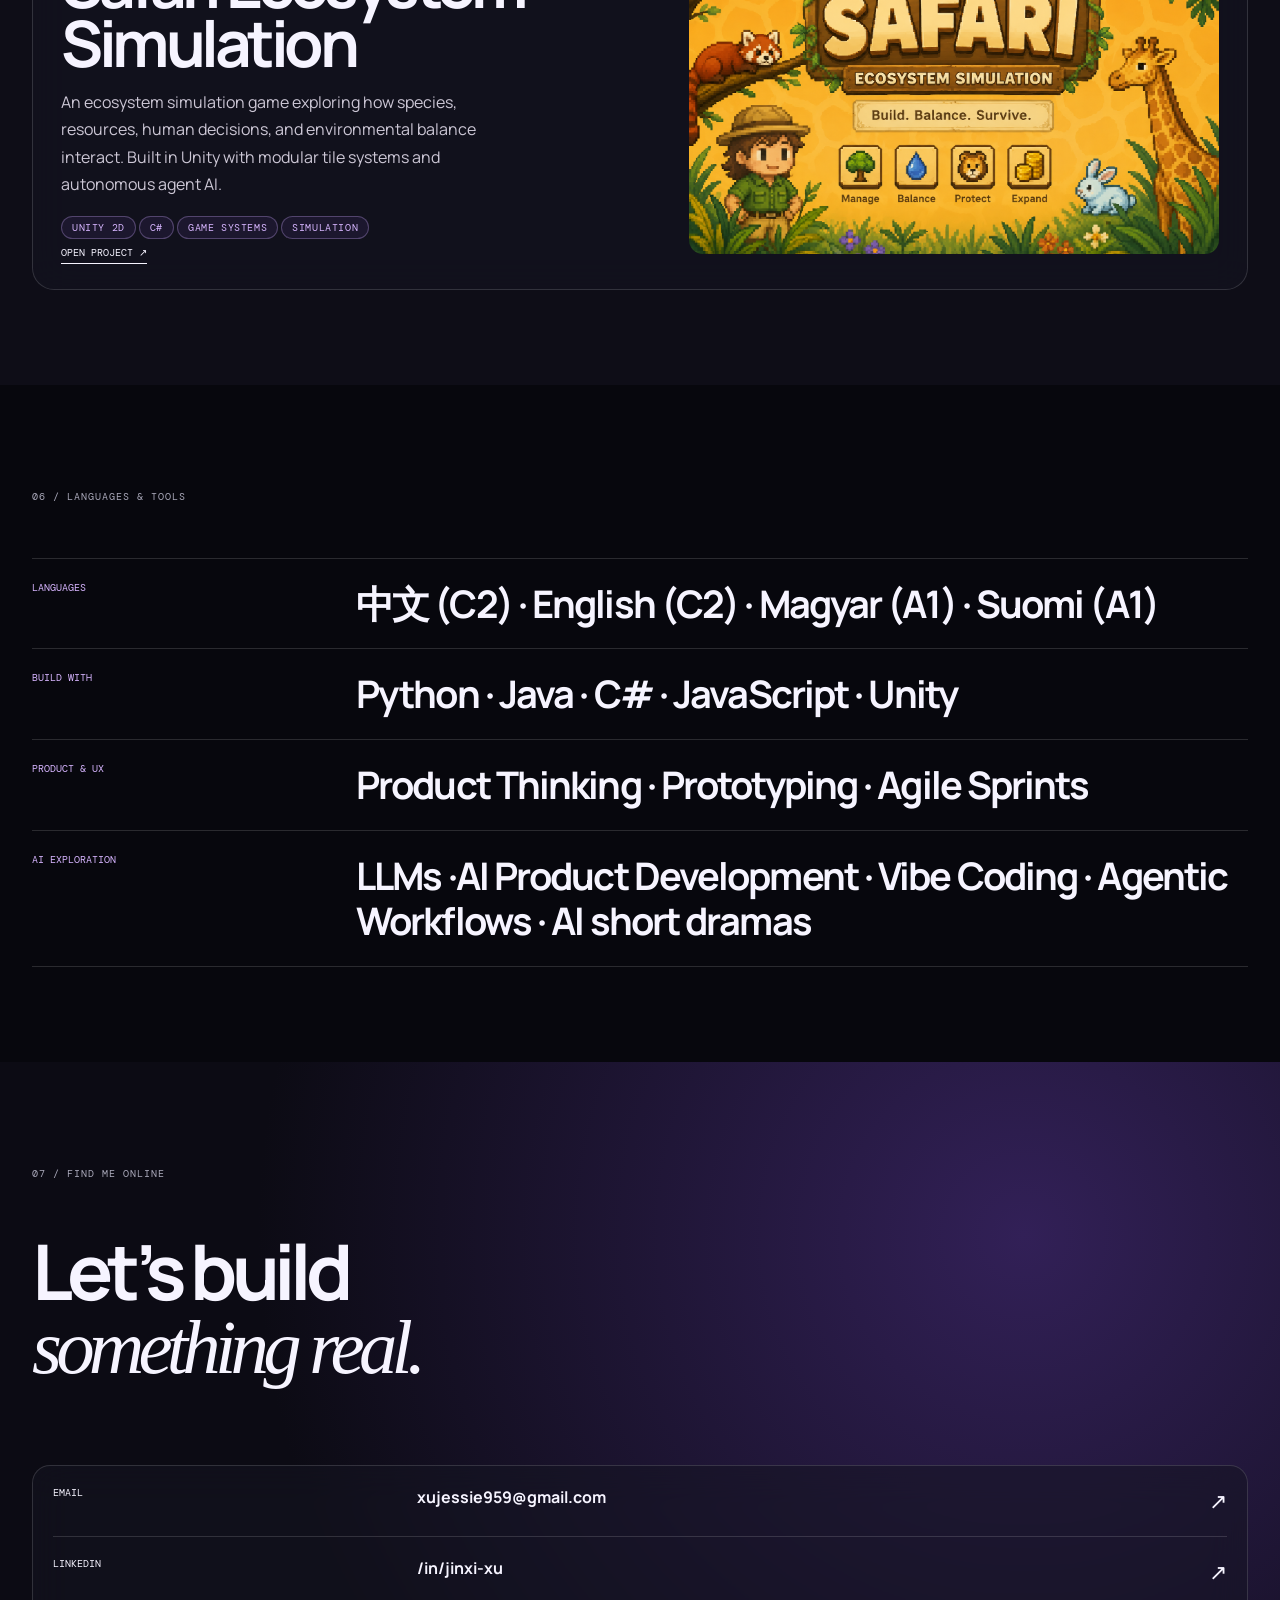
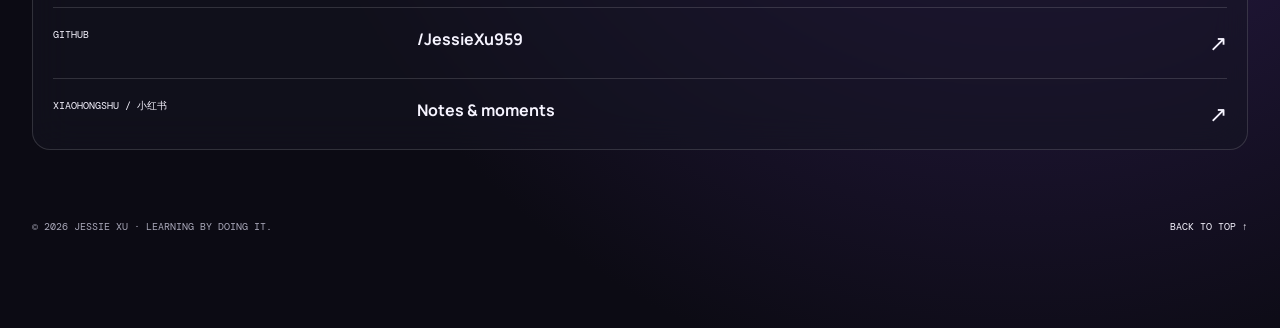
==== commit 838c1177: "Refine hero layout, tighten section spacing, and update footer" ====
--- a/index.html
+++ b/index.html
@@ -13,21 +13,73 @@
 </head>
 <body>
   <div class="noise"></div><div class="progress"><span></span></div>
-  <header class="nav glass"><a class="brand" href="#top">JX<span>.</span></a><nav><a href="#path">Path</a><a href="#work">Experience</a><a href="#education">Education</a><a href="#research">Research</a><a href="#projects">Projects</a></nav><a class="nav-mail" href="mailto:xujessie959@gmail.com">Say hi ↗</a></header>
+  <header class="nav glass">
+    <a class="brand" href="#top">JX<span>.</span></a>
+    <nav>
+      <a href="#path">Path</a>
+      <a href="#work">Experience</a>
+      <a href="#education">Education</a>
+      <a href="#research">Research</a>
+      <a href="#projects">Projects</a>
+    </nav>
+    <a class="nav-mail" href="mailto:xujessie959@gmail.com">Say hi ↗</a>
+  </header>
+
   <main id="top">
+    <!-- Hero 区域 -->
     <section class="hero section">
-      <div class="hello-bg parallax" data-speed=".08"><span>HELLO</span><span>MOI</span><span>你好</span><span>SZIA</span></div>
-      <p class="eyebrow"><i></i> Based in Espoo, Finland</p>
-      <div class="hero-grid"><div class="hero-copy"><h1>Hi, I am<br/><button class="glow-name">Jessie Xu.</button></h1><p>Computer science turned human-centred design. I create technology that feels meaningful, beautiful, and alive.</p></div><figure class="portrait-frame parallax" data-speed="-.05"><div class="light-beam"></div><img src="assets/jessie-portrait.jpg" alt="Portrait of Jessie Xu"/></figure></div>
-      <div class="route glass"><span>🇨🇳</span><b>China</b><i>→</i><span>🇭🇺</span><b>Hungary</b><i>→</i><span>🇫🇮</span><b>Finland</b><i>→</i><span>🇸🇪</span><b>Sweden</b></div>
-    </section>
-
+      <div class="hello-bg parallax" data-speed=".08">
+        <span>HELLO</span><span>MOI</span><span>你好</span><span>SZIA</span>
+      </div>
+      <p class="eyebrow"><i></i> Based in Espoo, Finland · Aalto University</p>
+      <div class="hero-grid">
+        <div class="hero-copy">
+          <h1>Hi, I am<br/><button class="glow-name">Jessie Xu.</button></h1>
+          
+          <p class="hero-tagline hover-glow">Early-career builder, <em>curious by default.</em></p>
+
+          <div class="hero-clean-lines">
+            <div class="clean-item">
+              <p>I’m interested in where technology, products, and people meet — and in how ideas become things people can actually use.</p>
+            </div>
+            <div class="clean-item">
+             
+              <p>Having Studied &amp; and worked across <b>Europe and China</b>, observing diverse markets.</p>
+            </div>
+            <div class="clean-item">
+              
+              <p>Right now, I’m exploring AI-native products, agentic systems, startups, and new ways of creating with AI.</p>
+            </div>
+          </div>
+
+          <p class="hero-motto hover-glow">I learn by doing.</p>
+        </div>
+
+        <figure class="portrait-frame parallax" data-speed="-.05">
+          <div class="light-beam"></div>
+          <img src="assets/jessie-portrait.jpg" alt="Portrait of Jessie Xu"/>
+        </figure>
+      </div>
+
+      <div class="route glass">
+        <span>🇨🇳</span><b>China</b><i>→</i><span>🇭🇺</span><b>Hungary</b><i>→</i><span>🇫🇮</span><b>Finland</b><i></i>
+      </div>
+    </section>
+
+    <!-- 01 / My Path (原版完整保留) -->
     <section class="path-section section" id="path">
       <p class="section-label">01 / My path</p>
-      <div class="path-intro"><h2>A journey of<br/><em>becoming.</em></h2><p>A journey through computer science, technology, research, and the people I met along the way.</p></div>
+      <div class="path-intro">
+        <h2>A journey of<br/><em>becoming.</em></h2>
+        <p>A journey through computer science, technology, research, and the people I met along the way.</p>
+      </div>
       <p class="path-instruction">Select a milestone to follow the story</p>
       <div class="journey-map" aria-label="Jessie Xu's journey from ELTE Computer Science to EIT Digital Master School">
-        <svg class="journey-lines" viewBox="0 0 1200 1060" preserveAspectRatio="none" aria-hidden="true"><path d="M600 90 L600 225 C600 285 795 295 800 385 L800 485 C800 535 1010 540 1015 620 L1015 720 C1015 790 765 780 760 875 L760 970"/><path d="M600 225 C600 310 310 310 310 400 L310 515 C310 570 520 575 525 660 L525 730 C525 800 755 795 760 875"/><path d="M800 385 C800 455 590 445 590 550 L590 650"/></svg>
+        <svg class="journey-lines" viewBox="0 0 1200 1060" preserveAspectRatio="none" aria-hidden="true">
+          <path d="M600 90 L600 225 C600 285 795 295 800 385 L800 485 C800 535 1010 540 1015 620 L1015 720 C1015 790 765 780 760 875 L760 970"/>
+          <path d="M600 225 C600 310 310 310 310 400 L310 515 C310 570 520 575 525 660 L525 730 C525 800 755 795 760 875"/>
+          <path d="M800 385 C800 455 590 445 590 550 L590 650"/>
+        </svg>
         <button class="path-event event-elte is-active" data-path="elte" aria-pressed="true"><span class="event-year">2023</span><i></i><strong>ELTE CS</strong><small>Budapest · Scholarship</small></button>
         <button class="path-event event-gdg" data-path="gdg" aria-pressed="false"><span class="event-year">2024</span><i></i><strong>Google Developer Groups</strong><small>Event Management Lead</small></button>
         <button class="path-event event-boc" data-path="boc" aria-pressed="false"><span class="event-year">2025</span><i></i><strong>Bank of China</strong><small>IT Intern</small></button>
@@ -36,32 +88,195 @@
         <button class="path-event event-tdk" data-path="tdk" aria-pressed="false"><span class="event-year">2026</span><i>★</i><strong>TDK — 1st Place</strong><small>Research → Recognition</small></button>
         <button class="path-event event-eit" data-path="eit" aria-pressed="false"><span class="event-year">2026 — now</span><i></i><strong>EIT Digital Master School</strong><small>HCID-XR · Aalto → KTH</small></button>
       </div>
-      <article class="path-story glass" aria-live="polite"><div class="story-media single"><img class="is-visible" data-story-media="elte" src="assets/path/elte-budapest.jpg" alt="Jessie in Budapest"/><img data-story-media="gdg" src="assets/path/gdg-team.jpg" alt="Google Developer Groups Event Management Team"/><img data-story-media="gdg" src="assets/path/gdg-community.jpg" alt="Google Developer Groups community"/><img data-story-media="boc" src="assets/path/boc.jpg" alt="Jessie at Bank of China"/><img data-story-media="zte" src="assets/path/zte.jpg" alt="Jessie and supervisor at ZTE Hungary"/><img data-story-media="ai" src="assets/path/ai-research.jpg" alt="Jessie presenting AI research"/><img data-story-media="tdk" src="assets/path/tdk.jpg" alt="TDK first-place research group"/><img data-story-media="eit" src="assets/path/eit.jpg" alt="Jessie at EIT Digital"/></div><div class="story-copy"><p class="story-kicker">Budapest, Hungary</p><h3>ELTE Computer Science</h3><p class="story-text">A scholarship brought me from China to Budapest, where I built my foundation in computer science and started saying yes to opportunities beyond the classroom.</p><a class="story-explore" href="#education">Explore the foundation ↗</a></div><div class="story-metrics"><span>Scholarship</span><span>Budapest</span><span>CS foundation</span></div></article>
+      <article class="path-story glass" aria-live="polite">
+        <div class="story-media single">
+          <img class="is-visible" data-story-media="elte" src="assets/path/elte-budapest.jpg" alt="Jessie in Budapest"/>
+          <img data-story-media="gdg" src="assets/path/gdg-team.jpg" alt="Google Developer Groups Event Management Team"/>
+          <img data-story-media="gdg" src="assets/path/gdg-community.jpg" alt="Google Developer Groups community"/>
+          <img data-story-media="boc" src="assets/path/boc.jpg" alt="Jessie at Bank of China"/>
+          <img data-story-media="zte" src="assets/path/zte.jpg" alt="Jessie and supervisor at ZTE Hungary"/>
+          <img data-story-media="ai" src="assets/path/ai-research.jpg" alt="Jessie presenting AI research"/>
+          <img data-story-media="tdk" src="assets/path/tdk.jpg" alt="TDK first-place research group"/>
+          <img data-story-media="eit" src="assets/path/eit.jpg" alt="Jessie at EIT Digital"/>
+        </div>
+        <div class="story-copy">
+          <p class="story-kicker">Budapest, Hungary</p>
+          <h3>ELTE Computer Science</h3>
+          <p class="story-text">A scholarship brought me from China to Budapest, where I built my foundation in computer science and started saying yes to opportunities beyond the classroom.</p>
+          <a class="story-explore" href="#education">Explore the foundation ↗</a>
+        </div>
+        <div class="story-metrics">
+          <span>Scholarship</span><span>Budapest</span><span>CS foundation</span>
+        </div>
+      </article>
       <div class="path-note"><span>Parallel paths, one year.</span><p>Industry, international engineering, and research—happening at once.</p></div>
     </section>
 
-    <section class="work-only section section-bridge" id="work"><p class="section-label">02 / Experience</p><div class="section-intro"><h2>What I actually<br/><em>did.</em></h2><p>Where I learned to work with people, products, and technology.</p></div><div class="experience-list"><article class="experience-feature experience-feature--text"><div class="experience-meta"><span>Jul 2025 — Feb 2026</span><p>ZTE CEE</p></div><div class="experience-panel"><h3>Terminal Technical<br/><em>Engineering Intern</em></h3><p class="experience-lede">Technical approval bridging headquarters in China and CEE markets in Europe.</p><small>Working across product testing, customers, and regional technical operations to bring ZTE devices into market.</small><div class="experience-impact"><div><b>4+</b><span>phone models</span></div><div><b>4</b><span>CEE markets</span></div><div><b>3</b><span>product categories</span></div></div><div class="ownership"><span>What I worked on</span><div><p><b>01 / Product testing</b>Device testing, approval coordination, and market readiness across 4+ ZTE smartphone models.</p><p><b>02 / Regional operations</b>Website content, localisation, and market coordination across Hungary, Slovakia, the Czech Republic (Prague), and Bosnia and Herzegovina.</p><p><b>03 / Technical communication</b>Presentations, customer support, and communication between HQ R&amp;D in China and CEE teams for smartphone, smartwatch, and MBB products.</p></div></div></div></article><article class="experience-row experience-row--compact"><span>Apr 2025 — Jul 2025</span><div><p>Bank of China <i>IT / Systems</i></p><h3>IT <em>Intern</em></h3><small>My first experience inside a large-scale international banking organization.</small></div></article><article class="experience-row experience-row--gdg"><span>Oct 2024 — Jul 2025</span><div><p>Google Developer Groups</p><h3>Event Management<br/><em>Lead</em></h3><small>Led a 20-member team across workshops and hackathons, attracting 40–50 participants per event.</small><div class="experience-highlights"><div><b>20</b><span>people / team size</span></div><div><b>40–50</b><span>participants / event</span></div></div><p class="partnerships"><b>Partnerships</b> Citi · MSCI · Prezi</p></div></article></div></section>
-
-    <section class="education-only section" id="education"><p class="section-label">03 / Education</p><div class="experience-list"><article><span>2026 — 2028</span><div><p>EIT Digital Master School</p><h3>HCID-XR<br/><em>Human-Centred Design & Extended Reality</em></h3><small>Aalto University, Finland → KTH Royal Institute of Technology, Sweden</small></div></article><article><span>2023 — 2026</span><div><p>Eötvös Loránd University</p><h3>BSc Computer<br/><em>Science</em></h3><small>Budapest, Hungary · Scholarship recipient</small></div></article></div></section>
-
-    <section class="research-section section" id="research"><p class="section-label">04 / Research</p><div class="project-heading"><h2>How can technology<br/><em>feel more human?</em></h2><p>Research Assistant, NIPG Group · Department of Artificial Intelligence, ELTE · Aug 2025 — Feb 2026</p></div><a class="research-feature glass" href="avatar-project.html"><div><span>Research / TDK 1st Place</span><h3>Emotion-driven<br/>Virtual Avatar</h3><p>From asking research questions to presenting work worth recognising: a real-time facial Action Unit system for driving virtual avatars, expanded with an Emotion Inversion Engine.</p><b>Read research case study ↗</b></div><figure><img src="assets/avatar-cover-jessie.png" alt="Jessie and an emotion-driven virtual avatar"/></figure></a></section>
-
-    <section class="projects section" id="projects"><p class="section-label">05 / Projects</p><div class="project-heading"><h2>Learning by<br/><em>doing it.</em></h2><p>From product strategy to technical systems, I like making ideas tangible.</p></div>
-    <a class="research-feature glass safari-feature-card" href="safari-project.html">
-  <div>
-    <span>01 / Product & Game · Hall of Fame</span>
-    <h3>Safari Ecosystem<br/>Simulation</h3>
-    <p>A 2D management simulation where animal welfare, tourism, infrastructure, and economics constantly influence one another.</p>
-    <b>Open project ↗</b>
-  </div>
-  <figure>
-    <img src="assets/safari_cover.png" alt="Safari game start screen"/>
-  </figure>
-</a>
-    </section>
-    <section class="languages section"><p class="section-label">06 / Languages & tools</p><div class="language-grid"><div><span>Languages</span><h3>中文 · English · Magyar</h3></div><div><span>Build with</span><h3>Python · Java · C# · JavaScript · SQL</h3></div><div><span>Explore with</span><h3>Unity · HCI · XR · Product thinking</h3></div></div></section>
-    <section class="connect section" id="connect"><p class="section-label">07 / Find me online</p><h2>Let’s build<br/><em>something real.</em></h2><div class="socials glass"><a href="mailto:xujessie959@gmail.com"><span>Email</span><b>xujessie959@gmail.com</b><i>↗</i></a><a href="https://www.linkedin.com/in/jinxi-xu/" target="_blank" rel="noreferrer"><span>LinkedIn</span><b>/in/jinxi-xu</b><i>↗</i></a><a href="https://www.xiaohongshu.com/user/profile/619f43a80000000010006d61" target="_blank" rel="noreferrer"><span>Xiaohongshu / 小红书</span><b>Notes & moments</b><i>↗</i></a></div><footer><span>© 2026 Jessie Xu</span><a href="#top">Back to top ↑</a></footer></section>
+    <!-- 02 / Experience (保留 Budapest, Hungary 地点) -->
+    <section class="work-only section section-bridge" id="work">
+      <p class="section-label">02 / Experience</p>
+      <div class="section-intro">
+        <h2>What I actually<br/><em>did.</em></h2>
+        <p>Where I learned to work with people, products, and technology.</p>
+      </div>
+      <div class="experience-list">
+        <article class="experience-feature experience-feature--text">
+          <div class="experience-meta">
+            <span>Jul 2025 — Feb 2026 · Budapest, Hungary</span>
+            <p>ZTE CEE</p>
+          </div>
+          <div class="experience-panel">
+            <h3>Terminal Technical<br/><em>Engineering Intern</em></h3>
+            <p class="experience-lede">Technical approval bridging headquarters in China and CEE markets in Europe.</p>
+            <small>Working across product testing, customers, and regional technical operations to bring ZTE devices into market.</small>
+            <div class="experience-impact">
+              <div><b>4+</b><span>phone models</span></div>
+              <div><b>4</b><span>CEE markets</span></div>
+              <div><b>3</b><span>product categories</span></div>
+            </div>
+            <div class="ownership">
+              <span>What I worked on</span>
+              <div>
+                <p><b>01 / Product testing</b>Device testing, approval coordination, and market readiness across 4+ ZTE smartphone models.</p>
+                <p><b>02 / Regional operations</b>Website content, localisation, and market coordination across Hungary, Slovakia, the Czech Republic (Prague), and Bosnia and Herzegovina.</p>
+                <p><b>03 / Technical communication</b>Presentations, customer support, and communication between HQ R&amp;D in China and CEE teams for smartphone, smartwatch, and MBB products.</p>
+              </div>
+            </div>
+          </div>
+        </article>
+        <article class="experience-row experience-row--compact">
+          <span>Apr 2025 — Jul 2025<br/><small style="color:var(--muted);text-transform:uppercase;">Budapest, Hungary</small></span>
+          <div>
+            <p>Bank of China <i>IT / Systems</i></p>
+            <h3>IT <em>Intern</em></h3>
+            <small>My first experience inside a large-scale international banking organization.</small>
+          </div>
+        </article>
+        <article class="experience-row experience-row--gdg">
+          <span>Oct 2024 — Jul 2025<br/><small style="color:var(--muted);text-transform:uppercase;">Budapest, Hungary</small></span>
+          <div>
+            <p>Google Developer Groups</p>
+            <h3>Event Management<br/><em>Lead</em></h3>
+            <small>Led a 20-member team across workshops and hackathons, attracting 40–50 participants per event.</small>
+            <div class="experience-highlights">
+              <div><b>20</b><span>people / team size</span></div>
+              <div><b>40–50</b><span>participants / event</span></div>
+            </div>
+            <p class="partnerships"><b>Partnerships</b> Citi · MSCI · Prezi</p>
+          </div>
+        </article>
+      </div>
+    </section>
+
+    <!-- 03 / Education -->
+    <section class="education-only section" id="education">
+      <p class="section-label">03 / Education</p>
+      <div class="experience-list">
+        <article>
+          <span>2026 — 2028</span>
+          <div>
+            <p>EIT Digital Master School</p>
+            <h3>HCID-XR<br/><em>Human-Centred Design &amp; Extended Reality</em></h3>
+            <small>Aalto University, Finland → KTH Royal Institute of Technology, Sweden</small>
+          </div>
+        </article>
+        <article>
+          <span>2023 — 2026</span>
+          <div>
+            <p>Eötvös Loránd University</p>
+            <h3>BSc Computer<br/><em>Science</em></h3>
+            <small>Budapest, Hungary · Scholarship recipient</small>
+          </div>
+        </article>
+      </div>
+    </section>
+
+    <!-- 04 / Research (原版样式) -->
+    <section class="research-section section" id="research">
+      <p class="section-label">04 / Research</p>
+      <div class="project-heading">
+        <h2>How can technology<br/><em>feel more human?</em></h2>
+        <p>Research Assistant, NIPG Group · Department of Artificial Intelligence, ELTE · Aug 2025 — Feb 2026</p>
+      </div>
+      <a class="research-feature glass" href="avatar-project.html">
+        <div>
+          <span>Research / TDK 1st Place</span>
+          <h3>Emotion-driven<br/>Virtual Avatar</h3>
+          <p>From asking research questions to presenting work worth recognising: a real-time facial Action Unit system for driving virtual avatars, expanded with an Emotion Inversion Engine.</p>
+          <b>Read research case study ↗</b>
+        </div>
+        <figure>
+          <img src="assets/avatar-cover-jessie.png" alt="Jessie and an emotion-driven virtual avatar"/>
+        </figure>
+      </a>
+    </section>
+
+    <!-- 05 / Projects (精美双栏 Safari 卡片) -->
+    <section class="projects section" id="projects">
+      <p class="section-label">05 / Projects</p>
+      <div class="project-heading">
+        <h2>Learning by<br/><em>doing it.</em></h2>
+        <p>From product strategy to technical systems, I like making ideas tangible.</p>
+      </div>
+      <a class="research-feature glass safari-feature-card" href="safari-project.html">
+        <div>
+          <span>01 / Product & Game · Hall of Fame</span>
+          <h3>Safari Ecosystem<br/>Simulation</h3>
+          <p>An ecosystem simulation game exploring how species, resources, human decisions, and environmental balance interact. Built in Unity with modular tile systems and autonomous agent AI.</p>
+          <div class="project-card-tags">
+            <small>Unity 2D</small>
+            <small>C#</small>
+            <small>Game Systems</small>
+            <small>Simulation</small>
+          </div>
+          <b>Open project ↗</b>
+        </div>
+        <figure>
+          <img src="assets/safari_cover.png" alt="Safari game start screen" loading="lazy"/>
+        </figure>
+      </a>
+    </section>
+
+    <!-- 06 / Languages & Tools -->
+    <section class="languages section" id="skills">
+      <p class="section-label">06 / Languages &amp; tools</p>
+      <div class="language-grid">
+        <div>
+          <span>LANGUAGES</span>
+          <h3>中文 (C2) · English (C2) · Magyar (A1) · Suomi (A1)</h3>
+        </div>
+        <div>
+          <span>BUILD WITH</span>
+          <h3>Python · Java · C# · JavaScript  · Unity</h3>
+        </div>
+        <div>
+          <span>PRODUCT &amp; UX</span>
+          <h3>Product Thinking · Prototyping · Agile Sprints</h3>
+        </div>
+        <div>
+          <span>AI EXPLORATION</span>
+          <h3>LLMs ·AI Product Development  · Vibe Coding · Agentic Workflows · AI short dramas</h3>
+        </div>
+      </div>
+    </section>
+
+    <!-- 07 / Connect -->
+    <section class="connect section" id="connect">
+      <p class="section-label">07 / Find me online</p>
+      <h2>Let’s build<br/><em>something real.</em></h2>
+      <div class="socials glass">
+        <a href="mailto:xujessie959@gmail.com"><span>Email</span><b>xujessie959@gmail.com</b><i>↗</i></a>
+        <a href="https://www.linkedin.com/in/jinxi-xu/" target="_blank" rel="noreferrer"><span>LinkedIn</span><b>/in/jinxi-xu</b><i>↗</i></a>
+        <a href="https://github.com/JessieXu959" target="_blank" rel="noreferrer"><span>GitHub</span><b>/JessieXu959</b><i>↗</i></a>
+        <a href="https://www.xiaohongshu.com/user/profile/619f43a80000000010006d61" target="_blank" rel="noreferrer"><span>Xiaohongshu / 小红书</span><b>Notes &amp; moments</b><i>↗</i></a>
+      </div>
+      <footer>
+        <span>© 2026 Jessie Xu · Learning by doing it.</span>
+        <a href="#top">Back to top ↑</a>
+      </footer>
+    </section>
   </main>
+
   <script src="script.js"></script>
 </body>
-</html>
+</html>
--- a/v3.css
+++ b/v3.css
@@ -67,5 +67,132 @@
   }
 }
 
+isplay: block;
+}
 
+/* =========================================
+   项目卡片小胶囊标签样式 (Unity 2D, C# 等)
+   ========================================= */
+.project-card-tags {
+  display: flex !important;
+  gap: 8px !important;
+  flex-wrap: wrap !important;
+  margin: 16px 0 18px !important;
+}
 
+.project-card-tags small {
+  display: inline-block !important;
+  border: 1px solid rgba(207, 172, 255, 0.3) !important;
+  border-radius: 999px !important;
+  padding: 4px 10px !important;
+  font: 10px 'DM Mono', monospace !important;
+  letter-spacing: 0.06em !important;
+  text-transform: uppercase !important;
+  color: #d7b5ff !important;
+  background: rgba(155, 108, 255, 0.08) !important;
+}
+
+.hero-tagline {
+  font-size: clamp(18px, 2.2vw, 24px) !important;
+  color: #e5daf8 !important;
+  margin: 18px 0 24px !important;
+  letter-spacing: -0.02em;
+}
+
+.hero-tagline em {
+  font-family: Georgia, serif;
+  font-style: italic;
+  color: var(--pink);
+}
+
+/* 3 列微光卡片布局，取代原本拥挤的大段灰字 */
+.hero-pills-grid {
+  display: grid;
+  grid-template-columns: repeat(3, 1fr);
+  gap: 12px;
+  margin: 20px 0 24px;
+  max-width: 620px;
+}
+
+.hero-pills-grid > div {
+  background: rgba(255, 255, 255, 0.03);
+  border: 1px solid rgba(196, 164, 255, 0.16);
+  border-radius: 12px;
+  padding: 12px 14px;
+  backdrop-filter: blur(8px);
+  transition: border-color 0.3s ease, transform 0.3s ease;
+}
+
+.hero-pills-grid > div:hover {
+  border-color: rgba(207, 172, 255, 0.4);
+  transform: translateY(-2px);
+}
+
+.hero-pills-grid span {
+  display: block;
+  font: 9px 'DM Mono', monospace;
+  letter-spacing: 0.1em;
+  text-transform: uppercase;
+  color: #c4a4ff;
+  margin-bottom: 6px;
+}
+
+.hero-pills-grid p {
+  font-size: 12px;
+  line-height: 1.5;
+  color: #b8b2c5;
+  margin: 0;
+}
+
+.hero-pills-grid p b {
+  color: #fff;
+  font-weight: 500;
+}
+
+/* 结尾口号 */
+.hero-motto {
+  font: 11px 'DM Mono', monospace !important;
+  letter-spacing: 0.12em !important;
+  text-transform: uppercase !important;
+  color: var(--pink) !important;
+  margin: 0 !important;
+  display: inline-flex;
+  align-items: center;
+  gap: 8px;
+}
+
+.hero-motto:before {
+  content: '✦';
+  font-size: 10px;
+}
+
+/* 移动端自适应 */
+@media (max-width: 700px) {
+  .hero-pills-grid {
+    grid-template-columns: 1fr;
+    gap: 8px;
+  }
+}
+
+.hero.section {
+  padding-bottom: 40px !important;
+}
+
+/* 2. 缩减国旗路线胶囊的上下间距 */
+.route {
+  margin-top: 24px !important;
+  margin-bottom: 0 !important;
+}
+
+/* 3. 缩减 01 / My Path 的顶部内边距 */
+.path-section {
+  padding-top: 30px !important;
+}
+
+.path-section .section-label {
+  margin-top: 0 !important;
+}
+
+.path-intro {
+  margin-top: 20px !important;
+}
